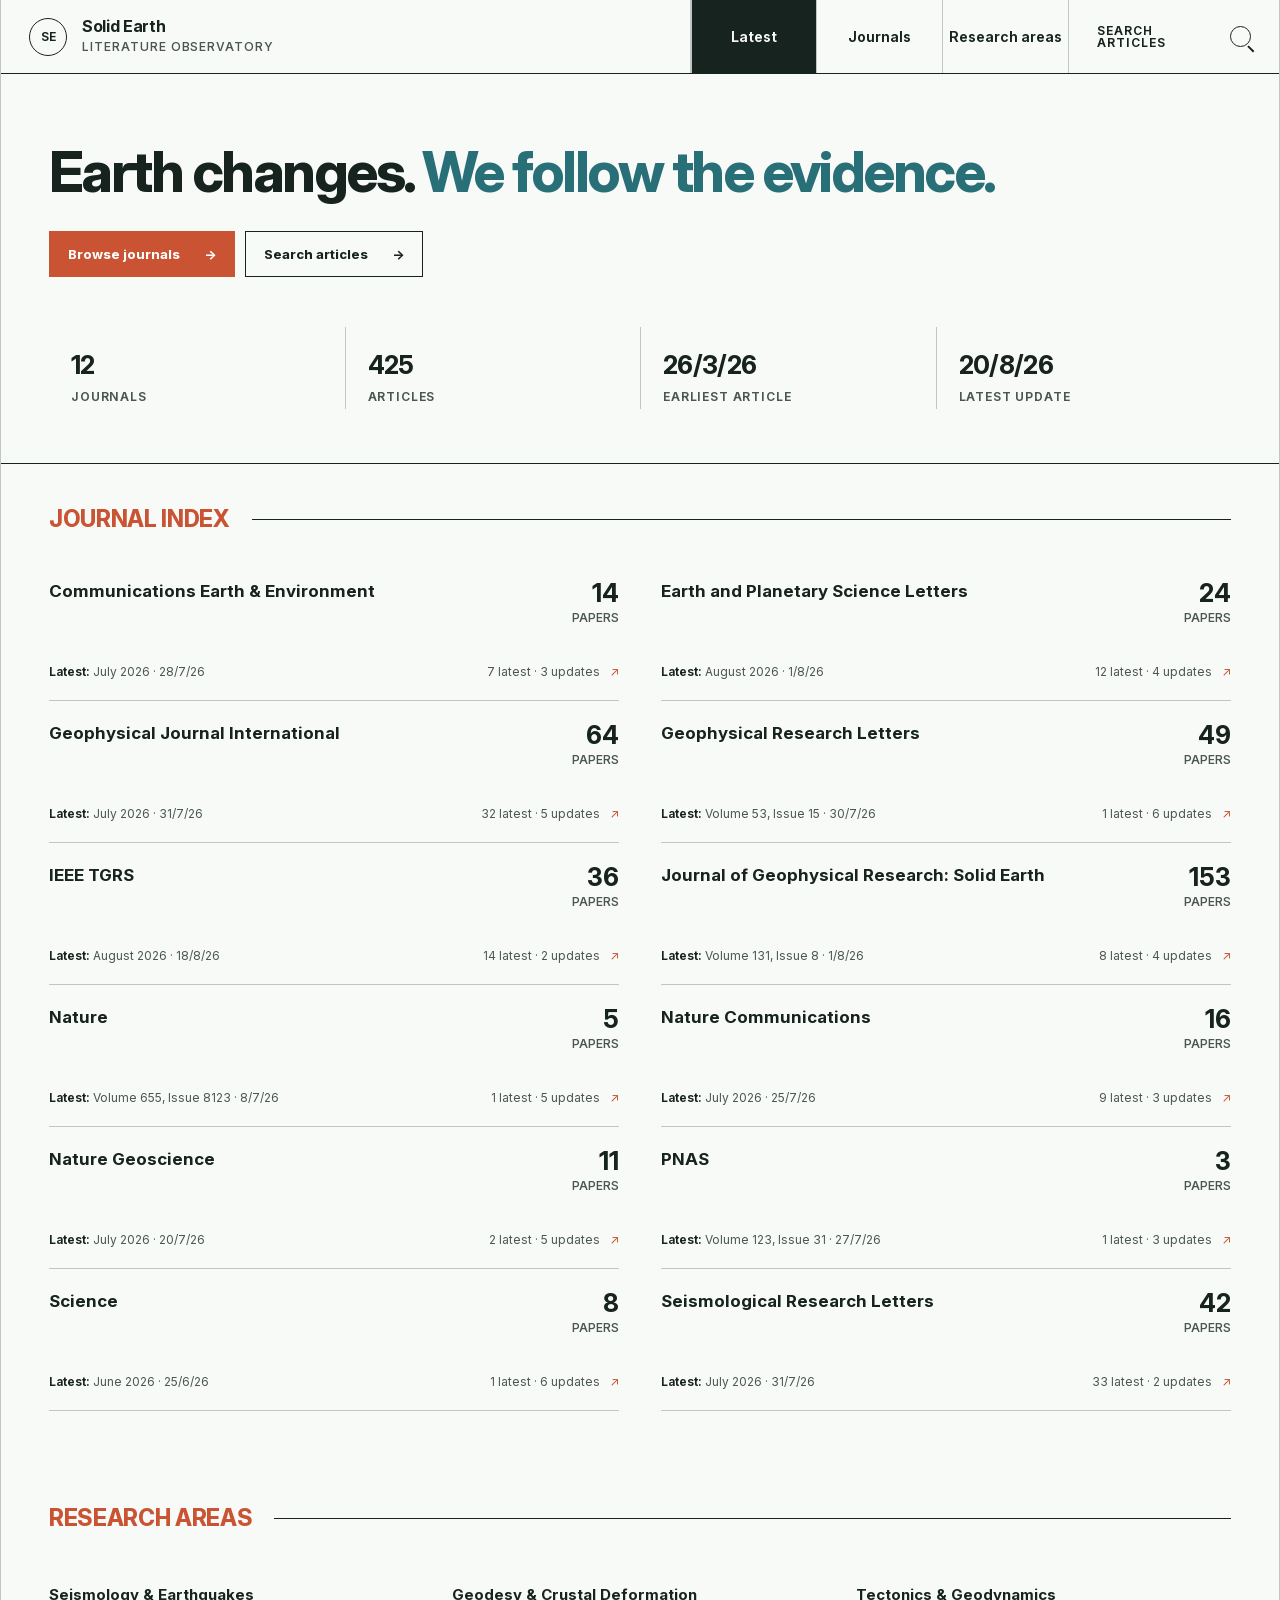
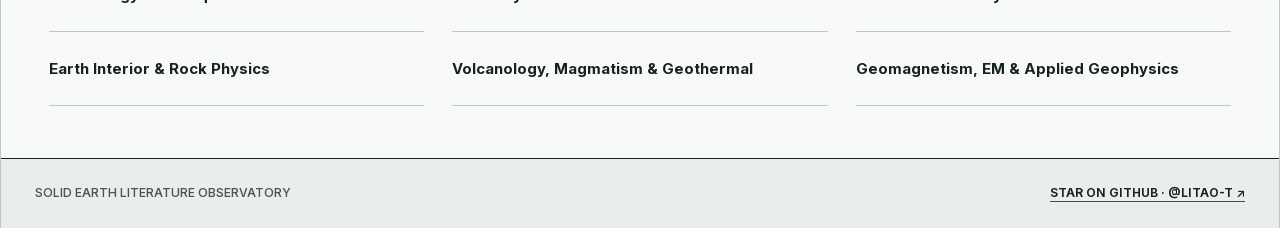
==== index.html @ 16b71fe8 "Promote Observatory static frontend" ====
<!doctype html>
<html lang="en">
  <head>
    <meta charset="utf-8" />
    <meta name="viewport" content="width=device-width, initial-scale=1" />
    <meta name="description" content="A focused literature monitor for Solid Earth research across leading journals." />
    <title>Solid Earth Literature Observatory</title>
    <link rel="stylesheet" href="assets/styles.css" />
  </head>
  <body>
    <a class="skip-link" href="#main-content">Skip to content</a>

    <div class="site-shell">
      <header class="site-header">
        <a class="brand" href="#latest" data-route="#latest" aria-label="Solid Earth Literature Observatory home">
          <span class="brand-mark" aria-hidden="true">SE</span>
          <span class="brand-copy">
            <strong>Solid Earth</strong>
            <span>Literature Observatory</span>
          </span>
        </a>

        <nav class="primary-nav" aria-label="Primary navigation">
          <a href="#latest" data-route="#latest">Latest</a>
          <a href="#journals" data-route="#journals">Journals</a>
          <a href="#areas" data-route="#areas">Research areas</a>
        </nav>

        <a class="header-search" href="#search" data-route="#search" aria-label="Search articles">
          <span>Search articles</span>
          <i class="search-icon" aria-hidden="true"></i>
        </a>
      </header>

      <main id="main-content" tabindex="-1">
        <section id="home-view" class="view" aria-labelledby="home-title">
          <section class="hero">
            <div class="hero-copy">
              <h1 id="home-title">Earth changes. <span>We follow the evidence.</span></h1>
              <div class="hero-actions">
                <a class="action action-primary" href="#journals" data-route="#journals">Browse journals <span aria-hidden="true">→</span></a>
                <a class="action" href="#search" data-route="#search">Search articles <span aria-hidden="true">→</span></a>
              </div>
            </div>

            <dl class="hero-status" aria-label="Observatory status">
              <div><dt>Journals</dt><dd id="hero-journal-count">—</dd></div>
              <div><dt>Articles</dt><dd id="hero-article-count">—</dd></div>
              <div><dt>Earliest article</dt><dd id="hero-earliest-date">—</dd></div>
              <div><dt>Latest update</dt><dd id="hero-latest-date">—</dd></div>
            </dl>
          </section>

          <section id="journal-index" class="journal-section" aria-labelledby="journal-index-title">
            <div class="index-heading">
              <h2 id="journal-index-title">Journal index</h2>
              <span class="index-heading-rule" aria-hidden="true"></span>
            </div>
            <div id="journal-directory" class="journal-directory"></div>
          </section>

          <section id="research-areas" class="areas-section" aria-labelledby="areas-title">
            <div class="index-heading">
              <h2 id="areas-title">Research areas</h2>
              <span class="index-heading-rule" aria-hidden="true"></span>
            </div>
            <div id="home-area-grid" class="home-area-grid"></div>
          </section>
        </section>

        <section id="search-view" class="view search-view" aria-labelledby="search-title" hidden>
          <header class="view-header search-header">
            <div>
              <p class="overline">Article search / complete index</p>
              <h1 id="search-title">Find the research you need</h1>
            </div>
            <p>Search titles, authors, methods, regions, journals and Key Points.</p>
          </header>

          <div class="search-controls" aria-label="Article search controls">
            <label class="search-field" for="search-input">
              <span>Keyword</span>
              <span class="search-input-wrap">
                <i class="search-icon" aria-hidden="true"></i>
                <input id="search-input" type="search" autocomplete="off" placeholder="Try “slow earthquakes”, “InSAR”, or “Tibet”" />
              </span>
            </label>

            <div class="area-filter-block">
              <div class="filter-heading">
                <div><strong>Research areas</strong><span>Matches every selected area</span></div>
                <button id="search-reset" class="text-button" type="button">Reset search</button>
              </div>
              <div id="search-area-filters" class="area-filters" aria-label="Research area filters"></div>
            </div>
          </div>

          <section class="date-filter" aria-labelledby="date-filter-title">
            <div class="date-filter-heading">
              <div>
                <strong id="date-filter-title">Publication window</strong>
                <span id="date-filter-help">Drag either handle to select an inclusive article date range.</span>
              </div>
              <div class="date-filter-values" aria-live="polite">
                <output id="search-date-from-output" for="search-date-from">—</output>
                <span aria-hidden="true">—</span>
                <output id="search-date-to-output" for="search-date-to">—</output>
              </div>
            </div>
            <div id="date-range-control" class="date-range-control">
              <div class="date-range-track" aria-hidden="true"><span></span></div>
              <label class="visually-hidden" for="search-date-from">Start date</label>
              <input id="search-date-from" type="range" min="0" max="1" value="0" step="1" aria-describedby="date-filter-help" />
              <label class="visually-hidden" for="search-date-to">End date</label>
              <input id="search-date-to" type="range" min="0" max="1" value="1" step="1" aria-describedby="date-filter-help" />
            </div>
            <div id="date-range-ticks" class="date-range-ticks" aria-hidden="true"></div>
          </section>

          <div class="key-points-legend" role="note" aria-label="Key Points source legend">
            <strong>Key Points</strong>
            <span class="legend-item"><i class="legend-dot publisher" aria-hidden="true"></i>Publisher-provided · GRL and JGR: Solid Earth</span>
            <span class="legend-item"><i class="legend-dot ai" aria-hidden="true"></i>AI-generated from abstracts · other indexed articles</span>
          </div>

          <div class="results-toolbar">
            <p id="search-summary" aria-live="polite"></p>
            <span>Newest first</span>
          </div>
          <div id="search-results" class="article-list"></div>
          <div class="load-more-wrap">
            <button id="load-more" class="action" type="button" hidden>Load 24 more <span aria-hidden="true">↓</span></button>
          </div>
        </section>

        <section id="detail-view" class="view detail-view" aria-labelledby="detail-title" hidden>
          <header class="view-header detail-header">
            <div>
              <a id="detail-back" class="back-link" href="#journals" data-route="#journals">← All journals</a>
              <p id="detail-kicker" class="overline">Journal / latest batch</p>
              <h1 id="detail-title"></h1>
              <p id="detail-meta" class="detail-meta"></p>
            </div>
            <a id="detail-source" class="action" target="_blank" rel="noreferrer" hidden>Open issue page <span aria-hidden="true">↗</span></a>
          </header>

          <div class="detail-filter-panel">
            <div class="filter-heading">
              <div><strong>Filter this update</strong><span id="detail-filter-summary"></span></div>
              <button id="detail-clear-areas" class="text-button" type="button">Clear areas</button>
            </div>
            <div id="detail-area-filters" class="area-filters" aria-label="Research area filters for this update"></div>
          </div>

          <p id="detail-source-note" class="source-note"></p>
          <div id="detail-articles" class="article-list"></div>

          <section class="archive-section" aria-labelledby="archive-title">
            <div class="section-heading">
              <div><p class="overline">Journal archive</p><h2 id="archive-title">Other recorded updates</h2></div>
              <p id="archive-summary" class="section-summary"></p>
            </div>
            <div id="archive-list" class="archive-list"></div>
          </section>
        </section>

        <section id="missing-view" class="view missing-view" aria-labelledby="missing-title" hidden>
          <p class="overline">Route not found</p>
          <h1 id="missing-title">This signal is outside the recorded range.</h1>
          <p>Return to the journal index or search the complete article collection.</p>
          <div class="hero-actions">
            <a class="action action-primary" href="#journals" data-route="#journals">Browse journals</a>
            <a class="action" href="#search" data-route="#search">Search articles</a>
          </div>
        </section>
      </main>

      <footer class="site-footer">
        <span>Solid Earth Literature Observatory</span>
        <a href="https://github.com/litao-t/article_monitor" target="_blank" rel="noreferrer">Star on GitHub · @litao-t <span aria-hidden="true">↗</span></a>
      </footer>
    </div>

    <script src="assets/data.js"></script>
    <script src="assets/app.js"></script>
  </body>
</html>
---- assets/styles.css ----
@font-face {
  font-family: "Inter";
  src: url("fonts/inter-variable.woff2") format("woff2");
  font-style: normal;
  font-weight: 100 900;
  font-display: swap;
}

:root {
  color-scheme: light;
  --mineral: #e9eeeb;
  --paper: #f8faf8;
  --paper-deep: #f0f4f1;
  --basalt: #17231f;
  --graphite: #4a5751;
  --muted: #738079;
  --fault: #c95333;
  --fault-dark: #a53f24;
  --signal: #286f77;
  --signal-soft: #d2e3e2;
  --sulfur: #d6ad34;
  --line: #bdc8c2;
  --line-dark: #43504a;
  --display: "Inter", ui-sans-serif, system-ui, -apple-system, BlinkMacSystemFont, "Segoe UI", sans-serif;
  --body: "Inter", ui-sans-serif, system-ui, -apple-system, BlinkMacSystemFont, "Segoe UI", sans-serif;
  --utility: "Inter", ui-sans-serif, system-ui, -apple-system, BlinkMacSystemFont, "Segoe UI", sans-serif;
}

* {
  box-sizing: border-box;
}

html {
  scroll-behavior: smooth;
  scroll-padding-top: 100px;
}

body {
  margin: 0;
  background:
    linear-gradient(90deg, transparent 0 47px, rgba(23, 35, 31, 0.07) 48px, transparent 49px),
    var(--mineral);
  color: var(--basalt);
  font-family: var(--body);
  line-height: 1.55;
}

body,
button,
input {
  font-family: var(--body);
}

a {
  color: inherit;
}

button,
input {
  font-size: inherit;
}

button,
a {
  -webkit-tap-highlight-color: transparent;
}

[hidden] {
  display: none !important;
}

.visually-hidden {
  position: absolute;
  width: 1px;
  height: 1px;
  padding: 0;
  margin: -1px;
  overflow: hidden;
  clip: rect(0 0 0 0);
  white-space: nowrap;
  border: 0;
}

.skip-link {
  position: fixed;
  top: 10px;
  left: 10px;
  z-index: 1000;
  padding: 10px 14px;
  background: var(--basalt);
  color: var(--paper);
  transform: translateY(-160%);
}

.skip-link:focus {
  transform: translateY(0);
}

:focus-visible {
  outline: 3px solid var(--sulfur);
  outline-offset: 3px;
}

.site-shell {
  width: min(1440px, 100%);
  min-height: 100vh;
  margin: 0 auto;
  border-inline: 1px solid var(--line);
  background: var(--paper);
}

.site-header {
  position: sticky;
  top: 0;
  z-index: 100;
  display: grid;
  grid-template-columns: minmax(260px, 1fr) auto 210px;
  min-height: 74px;
  border-bottom: 1px solid var(--basalt);
  background: rgba(248, 250, 248, 0.96);
  backdrop-filter: blur(16px);
}

.brand {
  display: flex;
  align-items: center;
  gap: 15px;
  padding: 0 28px;
  border-right: 1px solid var(--line);
  text-decoration: none;
}

.brand-mark {
  position: relative;
  display: grid;
  flex: 0 0 auto;
  width: 38px;
  height: 38px;
  place-items: center;
  border: 1px solid var(--basalt);
  border-radius: 50%;
  font: 650 12px/1 var(--utility);
}

.brand-copy strong,
.brand-copy span {
  display: block;
}

.brand-copy strong {
  font-size: 16px;
  line-height: 1;
  letter-spacing: -0.02em;
}

.brand-copy span {
  margin-top: 6px;
  color: var(--graphite);
  font: 550 12px/1.2 var(--utility);
  letter-spacing: 0.08em;
  text-transform: uppercase;
}

.primary-nav {
  display: flex;
  align-items: stretch;
  justify-content: center;
}

.primary-nav a {
  display: grid;
  min-width: 126px;
  place-items: center;
  border-right: 1px solid var(--line);
  font-size: 14px;
  font-weight: 650;
  text-decoration: none;
}

.primary-nav a:first-child {
  border-left: 1px solid var(--line);
}

.primary-nav a:hover,
.primary-nav a[aria-current="page"] {
  background: var(--basalt);
  color: var(--paper);
}

.header-search {
  display: flex;
  align-items: center;
  justify-content: flex-end;
  gap: 14px;
  padding: 0 28px;
  font: 650 12px/1 var(--utility);
  letter-spacing: 0.08em;
  text-decoration: none;
  text-transform: uppercase;
}

.header-search:hover,
.header-search[aria-current="page"] {
  background: var(--signal-soft);
}

.search-icon {
  position: relative;
  display: inline-block;
  flex: 0 0 auto;
  width: 21px;
  height: 21px;
  border: 1.5px solid currentColor;
  border-radius: 50%;
}

.search-icon::after {
  position: absolute;
  right: -5px;
  bottom: -3px;
  width: 8px;
  height: 1.5px;
  background: currentColor;
  transform: rotate(45deg);
  content: "";
}

.view {
  min-height: 640px;
}

.hero {
  position: relative;
  display: grid;
  grid-template-columns: 1fr;
  gap: 48px;
  min-height: 390px;
  align-items: end;
  padding: 68px 48px 54px;
  border-bottom: 1px solid var(--basalt);
}

.hero-copy {
  max-width: none;
}

.overline {
  color: var(--fault);
  font: 700 12px/1.3 var(--utility);
  letter-spacing: 0.1em;
  text-transform: uppercase;
}

.hero h1,
.view-header h1,
.missing-view h1 {
  margin: 22px 0 20px;
  font: 760 clamp(48px, 4.4vw, 60px)/1 var(--display);
  letter-spacing: -0.045em;
}

.hero h1 {
  margin-top: 0;
}

.hero h1 span {
  display: inline;
  color: var(--signal);
}

.hero-actions {
  display: flex;
  flex-wrap: wrap;
  gap: 10px;
  margin-top: 30px;
}

.action {
  display: inline-flex;
  min-height: 46px;
  align-items: center;
  justify-content: space-between;
  gap: 24px;
  padding: 0 18px;
  border: 1px solid var(--basalt);
  border-radius: 0;
  background: transparent;
  color: var(--basalt);
  font-size: 13px;
  font-weight: 750;
  text-decoration: none;
  cursor: pointer;
}

.action:hover {
  background: var(--basalt);
  color: var(--paper);
}

.action-primary {
  border-color: var(--fault);
  background: var(--fault);
  color: #ffffff;
}

.action-primary:hover {
  border-color: var(--fault-dark);
  background: var(--fault-dark);
}

.hero-status {
  display: grid;
  grid-template-columns: repeat(4, minmax(0, 1fr));
  min-width: 0;
  margin: 0;
}

.hero-status div {
  display: grid;
  min-height: 82px;
  align-content: end;
  padding: 4px 22px 2px;
}

.hero-status div + div {
  border-left: 1px solid var(--line);
}

.hero-status dt {
  grid-row: 2;
  margin-top: 11px;
  color: var(--graphite);
  font-size: 12px;
  font-weight: 650;
  letter-spacing: 0.07em;
  text-transform: uppercase;
}

.hero-status dd {
  grid-row: 1;
  margin: 0;
  color: var(--basalt);
  font-size: clamp(20px, 2vw, 28px);
  font-weight: 720;
  letter-spacing: -0.025em;
  line-height: 1;
}

.journal-section,
.search-view,
.detail-view,
.missing-view {
  padding: 44px 48px 54px;
}

#journal-index,
#research-areas {
  scroll-margin-top: 112px;
}

.section-heading,
.view-header {
  display: flex;
  align-items: end;
  justify-content: space-between;
  gap: 32px;
}

.section-heading {
  margin-bottom: 26px;
}

.index-heading {
  display: flex;
  align-items: center;
  gap: 22px;
  margin-bottom: 28px;
}

.index-heading h2 {
  flex: 0 0 auto;
  margin: 0;
  color: var(--fault);
  font: 760 clamp(20px, 1.8vw, 24px)/1 var(--display);
  letter-spacing: -0.015em;
  text-transform: uppercase;
}

.index-heading-rule {
  flex: 1 1 auto;
  height: 1px;
  background: var(--basalt);
}

.section-heading h2 {
  max-width: 760px;
  margin: 8px 0 0;
  font: 740 clamp(32px, 3.8vw, 44px)/1.02 var(--display);
  letter-spacing: -0.035em;
}

.section-summary,
.section-heading > p,
.view-header > p {
  max-width: 360px;
  margin: 0;
  color: var(--graphite);
  font: 450 13px/1.6 var(--utility);
}

.journal-directory {
  display: grid;
  grid-template-columns: repeat(2, minmax(0, 1fr));
  column-gap: 42px;
}

.journal-entry {
  position: relative;
  display: grid;
  min-width: 0;
  min-height: 142px;
  align-content: space-between;
  padding: 22px 0 19px;
  border-bottom: 1px solid var(--line);
  color: inherit;
  text-decoration: none;
  transition: border-color 160ms ease, color 160ms ease;
}

.journal-entry:hover {
  border-color: var(--fault);
  color: var(--signal);
}

.journal-entry-heading {
  display: flex;
  align-items: start;
  justify-content: space-between;
  gap: 20px;
}

.journal-entry h3 {
  max-width: 460px;
  margin: 0;
  font-size: 17px;
  line-height: 1.28;
}

.journal-count {
  flex: 0 0 auto;
  color: var(--basalt);
  font: 720 25px/1 var(--display);
  text-align: right;
}

.journal-count small {
  display: block;
  margin-top: 6px;
  color: var(--graphite);
  font: 550 12px/1 var(--utility);
  text-transform: uppercase;
}

.journal-entry-footer {
  display: grid;
  grid-template-columns: minmax(0, 1fr) auto;
  align-items: end;
  gap: 20px;
  margin-top: 26px;
  color: var(--graphite);
  font-size: 12px;
  line-height: 1.4;
}

.journal-entry-footer b {
  color: var(--basalt);
  font-weight: 650;
}

.journal-entry-record {
  white-space: nowrap;
  text-align: right;
}

.journal-entry-record i {
  display: inline-block;
  margin-left: 10px;
  color: var(--fault);
  font-style: normal;
  transition: transform 160ms ease;
}

.journal-entry:hover .journal-entry-record i {
  transform: translate(2px, -2px);
}

.areas-section {
  padding: 42px 48px 52px;
  background: var(--paper);
  color: var(--basalt);
}

.home-area-grid {
  display: grid;
  grid-template-columns: repeat(3, minmax(0, 1fr));
  column-gap: 28px;
}

.home-area {
  min-height: 74px;
  padding: 18px 0;
  border: 0;
  border-bottom: 1px solid var(--line);
  background: transparent;
  color: var(--basalt);
  text-align: left;
  cursor: pointer;
}

.home-area:hover {
  background: transparent;
  color: var(--signal);
}

.home-area strong {
  font-size: 15px;
  line-height: 1.35;
}

.view-header {
  padding-bottom: 28px;
  border-bottom: 1px solid var(--basalt);
}

.view-header h1,
.missing-view h1 {
  max-width: 900px;
  margin: 12px 0 0;
  font-size: clamp(42px, 5vw, 56px);
}

.search-controls {
  display: grid;
  grid-template-columns: minmax(280px, 0.72fr) minmax(0, 1.28fr);
  gap: 32px;
  padding: 28px 0;
  border-bottom: 1px solid var(--line);
}

.search-field {
  display: grid;
  gap: 10px;
  align-content: start;
  color: var(--graphite);
  font: 650 12px/1 var(--utility);
  letter-spacing: 0.08em;
  text-transform: uppercase;
}

.search-input-wrap {
  display: flex;
  min-height: 54px;
  align-items: center;
  gap: 16px;
  padding: 0 18px;
  border: 1px solid var(--basalt);
  background: var(--paper);
  color: var(--graphite);
}

.search-input-wrap .search-icon {
  width: 17px;
  height: 17px;
}

.search-input-wrap input {
  width: 100%;
  border: 0;
  outline: 0;
  background: transparent;
  color: var(--basalt);
  font-size: 16px;
}

.search-input-wrap:focus-within {
  box-shadow: 0 0 0 3px var(--sulfur);
}

.filter-heading {
  display: flex;
  align-items: start;
  justify-content: space-between;
  gap: 20px;
  margin-bottom: 14px;
}

.filter-heading strong,
.filter-heading span {
  display: block;
}

.filter-heading strong {
  font-size: 14px;
}

.filter-heading span {
  margin-top: 4px;
  color: var(--graphite);
  font: 450 12px/1.45 var(--utility);
}

.text-button {
  padding: 4px 0;
  border: 0;
  background: transparent;
  color: var(--signal);
  font: 650 12px/1 var(--utility);
  cursor: pointer;
}

.text-button:hover {
  color: var(--fault);
}

.area-filters {
  display: flex;
  flex-wrap: wrap;
  gap: 8px;
}

.area-filter {
  min-height: 42px;
  padding: 9px 12px;
  border: 1px solid var(--line);
  border-radius: 0;
  background: transparent;
  color: var(--basalt);
  font-size: 13px;
  font-weight: 700;
  cursor: pointer;
}

.area-filter:hover {
  border-color: var(--signal);
  color: var(--signal);
}

.area-filter[aria-pressed="true"] {
  border-color: var(--basalt);
  background: var(--basalt);
  color: var(--paper);
}

.date-filter {
  padding: 24px 0 18px;
  border-bottom: 1px solid var(--line);
}

.date-filter-heading {
  display: flex;
  align-items: end;
  justify-content: space-between;
  gap: 28px;
}

.date-filter-heading strong,
.date-filter-heading > div > span {
  display: block;
}

.date-filter-heading strong {
  font-size: 14px;
}

.date-filter-heading > div > span {
  margin-top: 4px;
  color: var(--graphite);
  font: 450 12px/1.45 var(--utility);
}

.date-filter-values {
  display: flex;
  flex: 0 0 auto;
  align-items: center;
  gap: 10px;
  color: var(--graphite);
  font: 650 13px/1 var(--utility);
}

.date-filter-values output {
  min-width: 58px;
  color: var(--basalt);
}

.date-filter-values output:last-child {
  text-align: right;
}

.date-range-control {
  --range-start: 0%;
  --range-end: 100%;
  position: relative;
  height: 42px;
  margin: 11px 8px 0;
}

.date-range-track {
  position: absolute;
  top: 20px;
  right: 0;
  left: 0;
  height: 2px;
  background: var(--line);
}

.date-range-track span {
  position: absolute;
  top: -1px;
  right: calc(100% - var(--range-end));
  left: var(--range-start);
  height: 4px;
  background: var(--signal);
}

.date-range-control input[type="range"] {
  position: absolute;
  inset: 0;
  z-index: 2;
  width: 100%;
  height: 42px;
  padding: 0;
  margin: 0;
  appearance: none;
  background: transparent;
  pointer-events: none;
}

.date-range-control input[type="range"]:last-of-type {
  z-index: 3;
}

.date-range-control input[type="range"]::-webkit-slider-runnable-track {
  height: 2px;
  background: transparent;
}

.date-range-control input[type="range"]::-webkit-slider-thumb {
  width: 18px;
  height: 18px;
  margin-top: -8px;
  appearance: none;
  border: 3px solid var(--paper);
  border-radius: 50%;
  background: var(--basalt);
  box-shadow: 0 0 0 1px var(--basalt);
  cursor: grab;
  pointer-events: auto;
}

.date-range-control input[type="range"]::-moz-range-track {
  height: 2px;
  background: transparent;
}

.date-range-control input[type="range"]::-moz-range-thumb {
  width: 12px;
  height: 12px;
  border: 3px solid var(--paper);
  border-radius: 50%;
  background: var(--basalt);
  box-shadow: 0 0 0 1px var(--basalt);
  cursor: grab;
  pointer-events: auto;
}

.date-range-control input[type="range"]:focus-visible {
  outline: 0;
}

.date-range-control input[type="range"]:focus-visible::-webkit-slider-thumb {
  box-shadow: 0 0 0 1px var(--basalt), 0 0 0 4px var(--sulfur);
}

.date-range-control input[type="range"]:focus-visible::-moz-range-thumb {
  box-shadow: 0 0 0 1px var(--basalt), 0 0 0 4px var(--sulfur);
}

.date-range-ticks {
  position: relative;
  height: 18px;
  margin: -2px 8px 0;
  color: var(--muted);
  font: 550 12px/1 var(--utility);
}

.date-range-ticks span {
  position: absolute;
  top: 0;
  transform: translateX(-50%);
  white-space: nowrap;
}

.date-range-ticks span:first-child {
  transform: none;
}

.key-points-legend {
  display: flex;
  flex-wrap: wrap;
  align-items: center;
  gap: 10px 24px;
  padding: 17px 0;
  border-bottom: 1px solid var(--line);
  color: var(--graphite);
  font-size: 13px;
  line-height: 1.45;
}

.key-points-legend > strong {
  color: var(--basalt);
  font-size: 13px;
}

.legend-item {
  display: inline-flex;
  align-items: center;
  gap: 8px;
}

.legend-dot {
  width: 8px;
  height: 8px;
  flex: 0 0 auto;
  border-radius: 50%;
  background: var(--fault);
}

.legend-dot.publisher {
  background: var(--signal);
}

.legend-dot.ai {
  background: var(--fault);
}

.results-toolbar {
  display: flex;
  justify-content: space-between;
  gap: 24px;
  align-items: center;
  padding: 18px 0;
  border-bottom: 2px solid var(--basalt);
  color: var(--graphite);
  font: 550 12px/1.4 var(--utility);
  text-transform: uppercase;
}

.results-toolbar p {
  margin: 0;
}

.article-list {
  display: grid;
}

.article-card {
  position: relative;
  display: grid;
  grid-template-columns: minmax(0, 1fr);
  gap: 30px;
  padding: 26px 0;
  border-bottom: 1px solid var(--line);
}

.article-card.has-action {
  grid-template-columns: minmax(0, 1fr) 126px;
}

.article-card:hover::before {
  position: absolute;
  inset: 0 auto 0 -18px;
  width: 3px;
  background: var(--signal);
  content: "";
}

.article-topline {
  display: flex;
  flex-wrap: wrap;
  gap: 7px 10px;
  align-items: center;
  margin-bottom: 11px;
}

.article-tag,
.source-badge {
  display: inline-flex;
  align-items: center;
  min-height: 24px;
  padding: 3px 7px;
  background: var(--mineral);
  color: var(--graphite);
  font: 600 12px/1.2 var(--utility);
}

.article-tag.topic {
  background: var(--signal-soft);
  color: var(--signal);
}

.article-tag.journal {
  background: var(--basalt);
  color: var(--paper);
}

.source-badge {
  margin-left: auto;
  background: transparent;
}

.source-badge::before {
  width: 7px;
  height: 7px;
  margin-right: 7px;
  border-radius: 50%;
  background: var(--fault);
  content: "";
}

.source-badge.publisher::before {
  background: var(--signal);
}

.article-card h2,
.article-card h3 {
  max-width: 960px;
  margin: 0;
  font-size: clamp(20px, 1.8vw, 24px);
  line-height: 1.22;
  letter-spacing: -0.02em;
}

.article-title-link {
  text-decoration-color: var(--line);
  text-decoration-thickness: 1px;
  text-underline-offset: 5px;
}

.article-title-link:hover {
  color: var(--signal);
  text-decoration-color: currentColor;
}

.article-authors {
  margin: 10px 0 0;
  color: var(--graphite);
  font-size: 14px;
  line-height: 1.55;
}

.key-points {
  display: grid;
  gap: 7px;
  margin: 16px 0 0;
  padding-left: 20px;
  font-size: 15px;
  line-height: 1.55;
}

.key-points li::marker {
  color: var(--fault);
}

.key-points.publisher li::marker {
  color: var(--signal);
}

.article-method {
  margin-top: 16px;
  padding-top: 12px;
  border-top: 1px solid var(--line);
  color: var(--graphite);
  font: 500 12px/1.55 var(--utility);
}

.article-actions {
  display: grid;
  gap: 8px;
  align-content: start;
}

.article-actions a {
  display: flex;
  min-height: 38px;
  align-items: center;
  justify-content: space-between;
  gap: 12px;
  padding: 0 10px;
  border-bottom: 2px solid var(--basalt);
  font: 650 12px/1 var(--utility);
  text-decoration: none;
  text-transform: uppercase;
}

.article-actions a:hover {
  border-color: var(--fault);
  color: var(--fault);
}

.empty-state {
  padding: 38px 0;
  border-bottom: 1px solid var(--line);
  color: var(--graphite);
}

.load-more-wrap {
  display: flex;
  justify-content: center;
  padding-top: 28px;
}

.detail-header {
  align-items: start;
}

.detail-header > div {
  min-width: 0;
}

.back-link {
  display: inline-block;
  margin-bottom: 26px;
  color: var(--signal);
  font: 650 12px/1 var(--utility);
  text-decoration: none;
  text-transform: uppercase;
}

.detail-meta {
  margin: 16px 0 0;
  color: var(--graphite);
  font-size: 15px;
}

.detail-filter-panel {
  padding: 24px 0;
  border-bottom: 1px solid var(--line);
}

.source-note {
  width: fit-content;
  margin: 20px 0 4px;
  padding: 9px 11px;
  background: var(--mineral);
  color: var(--graphite);
  font: 500 12px/1.5 var(--utility);
}

.archive-section {
  margin-top: 48px;
  padding-top: 36px;
  border-top: 1px solid var(--basalt);
}

.archive-list {
  border-top: 2px solid var(--basalt);
}

.archive-item {
  display: grid;
  grid-template-columns: minmax(0, 1fr) auto;
  gap: 24px;
  align-items: center;
  min-height: 78px;
  padding: 15px 0;
  border-bottom: 1px solid var(--line);
  text-decoration: none;
}

.archive-item:hover {
  color: var(--signal);
}

.archive-item h3 {
  margin: 0;
  font-size: 16px;
}

.archive-item p {
  margin: 6px 0 0;
  color: var(--graphite);
  font: 450 12px/1.45 var(--utility);
}

.archive-item > span {
  font: 650 12px/1 var(--utility);
  text-transform: uppercase;
}

.missing-view {
  display: grid;
  min-height: 650px;
  align-content: center;
}

.missing-view > p:not(.overline) {
  max-width: 560px;
  margin: 0;
  color: var(--graphite);
}

.site-footer {
  display: flex;
  justify-content: space-between;
  gap: 24px;
  min-height: 70px;
  align-items: center;
  padding: 18px 34px;
  border-top: 1px solid var(--basalt);
  background: var(--mineral);
  color: var(--graphite);
  font: 550 12px/1.4 var(--utility);
  text-transform: uppercase;
}

.site-footer a {
  color: var(--basalt);
  font-weight: 650;
  text-decoration-color: var(--line-dark);
  text-underline-offset: 4px;
}

.site-footer a:hover {
  color: var(--signal);
  text-decoration-color: currentColor;
}

@media (min-width: 1100px) {
  .hero h1 {
    white-space: nowrap;
  }
}

@media (max-width: 1080px) {
  .site-header {
    grid-template-columns: 260px 1fr 180px;
  }

  .primary-nav a {
    min-width: 108px;
  }

}

@media (max-width: 900px) {
  .site-header {
    grid-template-columns: 220px 1fr 160px;
  }

  .primary-nav a {
    min-width: 88px;
    font-size: 12px;
  }

  .brand {
    padding-inline: 18px;
  }

  .hero {
    grid-template-columns: 1fr;
    gap: 42px;
    padding-block: 54px 46px;
  }

  .hero-status {
    width: min(100%, 620px);
    grid-template-columns: repeat(2, minmax(0, 1fr));
  }

  .hero-status div + div {
    border-left: 0;
  }

  .hero-status div:nth-child(even) {
    border-left: 1px solid var(--line);
  }

  .hero-status div:nth-child(n + 3) {
    padding-top: 18px;
    border-top: 1px solid var(--line);
  }

  .journal-directory {
    grid-template-columns: 1fr;
  }

  .search-controls {
    grid-template-columns: 1fr;
  }

  .section-heading,
  .view-header {
    align-items: start;
    flex-direction: column;
  }

  .detail-header > .action {
    width: 100%;
  }
}

@media (max-width: 600px) {
  body {
    background: var(--paper);
  }

  .site-shell {
    border-inline: 0;
  }

  .site-header {
    grid-template-columns: 1fr auto;
    min-height: 74px;
  }

  .primary-nav {
    display: none;
  }

  .brand {
    padding: 0 18px;
    border-right: 0;
  }

  .brand-copy strong {
    font-size: 15px;
  }

  .brand-copy span {
    font-size: 12px;
  }

  .header-search {
    padding: 0 22px;
  }

  .header-search span {
    display: none;
  }

  .hero {
    min-height: 0;
    padding: 44px 22px 36px;
  }

  .hero h1 {
    font-size: clamp(42px, 12vw, 48px);
  }

  .hero-actions {
    display: grid;
  }

  .hero-status div {
    min-height: 88px;
    padding: 15px;
  }

  .journal-section,
  .search-view,
  .detail-view,
  .missing-view,
  .areas-section {
    padding: 34px 22px 40px;
  }

  .index-heading {
    gap: 16px;
    margin-bottom: 22px;
  }

  .index-heading h2 {
    font-size: 20px;
  }

  .section-heading h2 {
    font-size: 32px;
  }

  .journal-entry {
    min-height: 136px;
    padding: 20px 0 18px;
  }

  .journal-entry-footer {
    grid-template-columns: 1fr;
    gap: 7px;
    margin-top: 22px;
  }

  .journal-entry-record {
    text-align: left;
  }

  .home-area-grid {
    grid-template-columns: 1fr;
    column-gap: 0;
  }

  .home-area {
    min-height: 68px;
  }

  .view-header h1,
  .missing-view h1 {
    font-size: 42px;
  }

  .article-card,
  .article-card.has-action {
    grid-template-columns: 1fr;
    gap: 18px;
  }

  .source-badge {
    width: 100%;
    margin-left: 0;
  }

  .article-actions {
    grid-template-columns: 1fr;
  }

  .filter-heading {
    align-items: start;
  }

  .date-filter-heading {
    align-items: flex-start;
    flex-direction: column;
    gap: 12px;
  }

  .date-filter-values {
    width: 100%;
    justify-content: space-between;
  }

  .key-points-legend {
    display: grid;
    gap: 10px;
  }

  .area-filter {
    flex: 1 1 190px;
    text-align: left;
  }

  .results-toolbar {
    align-items: start;
    flex-direction: column;
    gap: 6px;
  }

  .site-footer {
    align-items: start;
    flex-direction: column;
    padding-inline: 22px;
  }
}

@media (prefers-reduced-motion: reduce) {
  html {
    scroll-behavior: auto;
  }

  *,
  *::before,
  *::after {
    transition-duration: 0.01ms !important;
    animation-duration: 0.01ms !important;
    animation-iteration-count: 1 !important;
  }
}
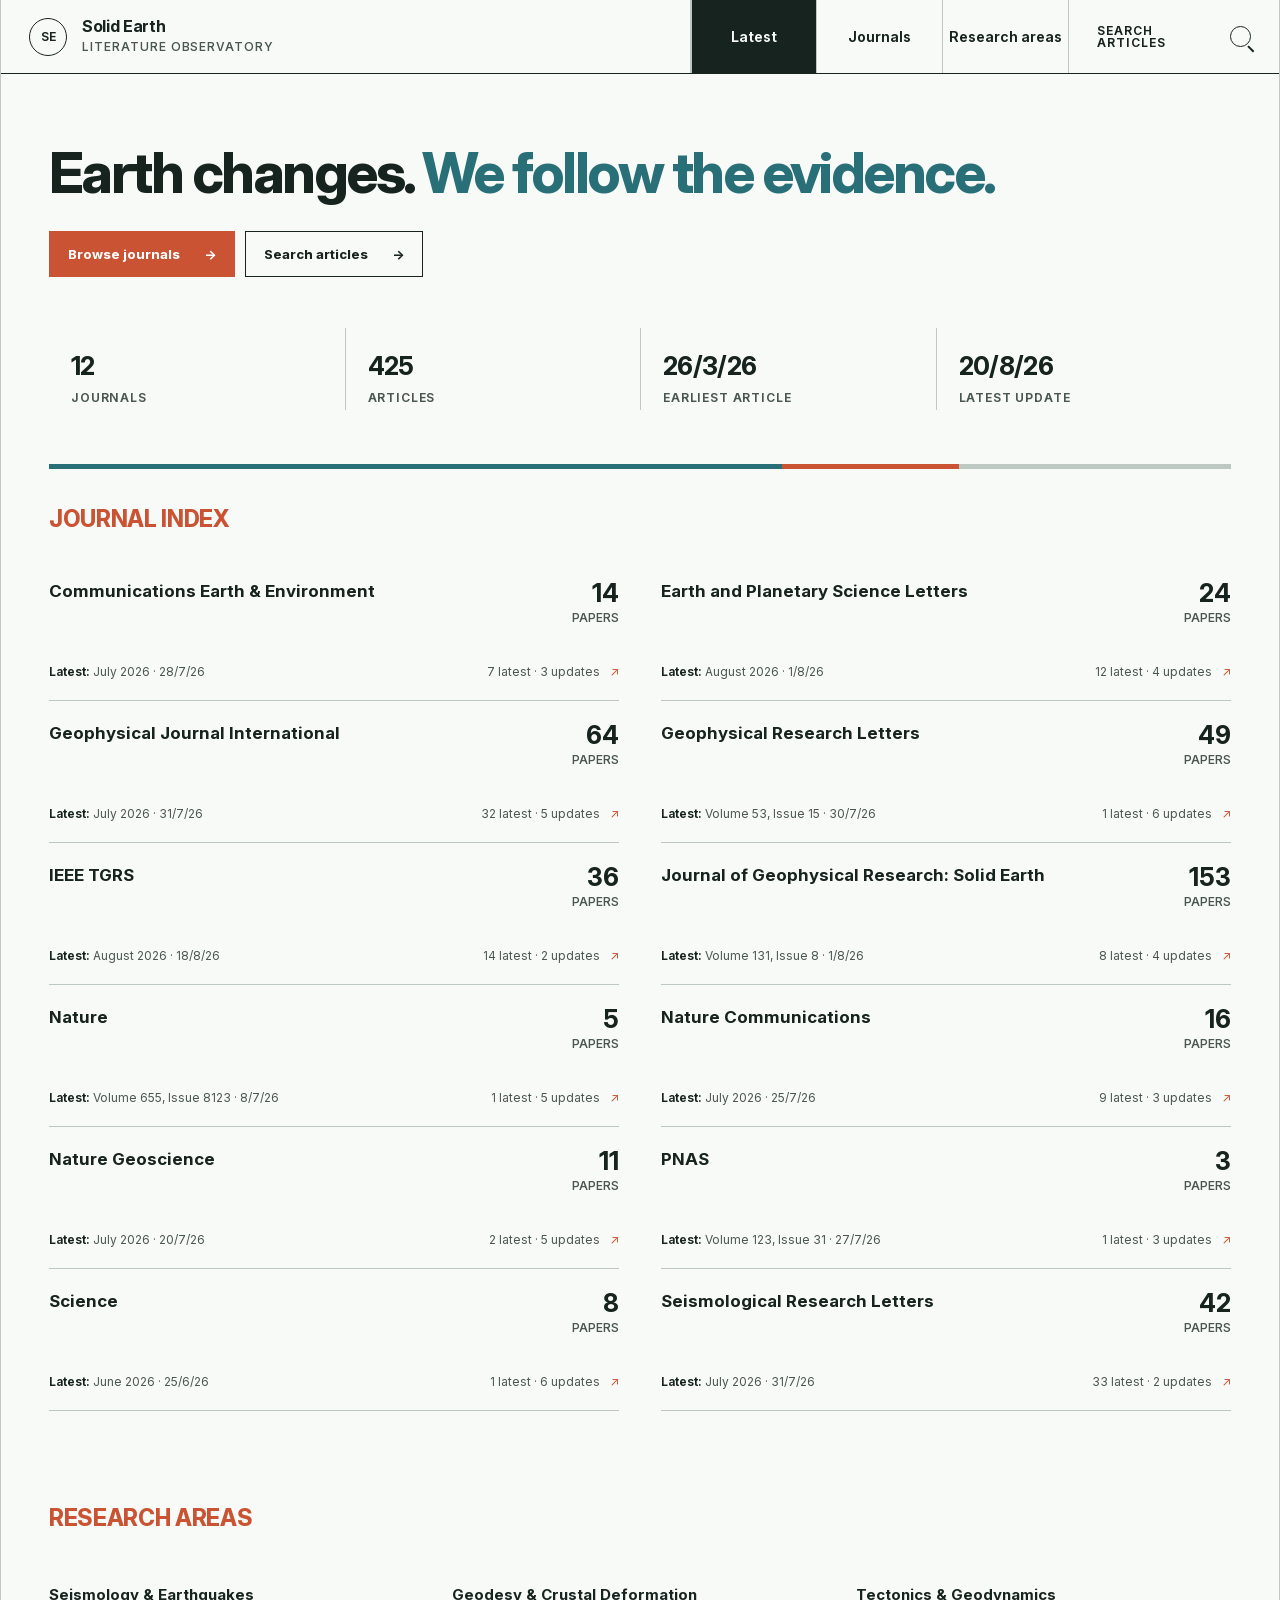
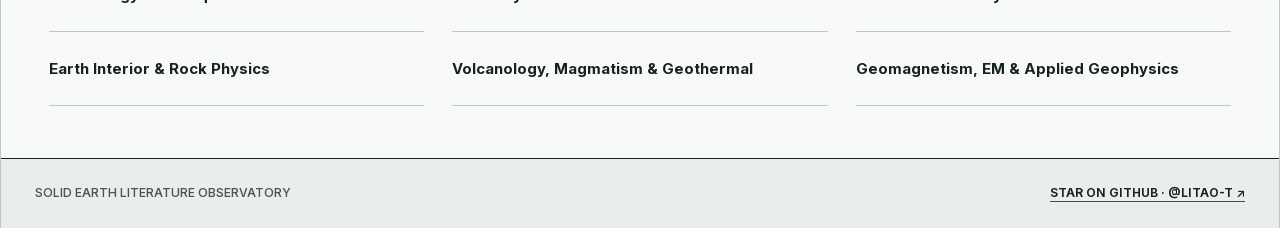
==== commit 5f46e33c: "Polish search controls and section dividers" ====
--- a/index.html
+++ b/index.html
@@ -54,7 +54,6 @@
           <section id="journal-index" class="journal-section" aria-labelledby="journal-index-title">
             <div class="index-heading">
               <h2 id="journal-index-title">Journal index</h2>
-              <span class="index-heading-rule" aria-hidden="true"></span>
             </div>
             <div id="journal-directory" class="journal-directory"></div>
           </section>
@@ -62,7 +61,6 @@
           <section id="research-areas" class="areas-section" aria-labelledby="areas-title">
             <div class="index-heading">
               <h2 id="areas-title">Research areas</h2>
-              <span class="index-heading-rule" aria-hidden="true"></span>
             </div>
             <div id="home-area-grid" class="home-area-grid"></div>
           </section>
@@ -101,10 +99,12 @@
                 <strong id="date-filter-title">Publication window</strong>
                 <span id="date-filter-help">Drag either handle to select an inclusive article date range.</span>
               </div>
-              <div class="date-filter-values" aria-live="polite">
-                <output id="search-date-from-output" for="search-date-from">—</output>
+              <div class="date-filter-values">
+                <label class="visually-hidden" for="search-date-from-input">Start date</label>
+                <input id="search-date-from-input" type="date" aria-label="Start date" />
                 <span aria-hidden="true">—</span>
-                <output id="search-date-to-output" for="search-date-to">—</output>
+                <label class="visually-hidden" for="search-date-to-input">End date</label>
+                <input id="search-date-to-input" type="date" aria-label="End date" />
               </div>
             </div>
             <div id="date-range-control" class="date-range-control">
@@ -117,16 +117,17 @@
             <div id="date-range-ticks" class="date-range-ticks" aria-hidden="true"></div>
           </section>
 
+          <div class="results-toolbar">
+            <p id="search-summary" aria-live="polite"></p>
+            <span>Newest first</span>
+          </div>
+
           <div class="key-points-legend" role="note" aria-label="Key Points source legend">
             <strong>Key Points</strong>
             <span class="legend-item"><i class="legend-dot publisher" aria-hidden="true"></i>Publisher-provided · GRL and JGR: Solid Earth</span>
             <span class="legend-item"><i class="legend-dot ai" aria-hidden="true"></i>AI-generated from abstracts · other indexed articles</span>
           </div>
 
-          <div class="results-toolbar">
-            <p id="search-summary" aria-live="polite"></p>
-            <span>Newest first</span>
-          </div>
           <div id="search-results" class="article-list"></div>
           <div class="load-more-wrap">
             <button id="load-more" class="action" type="button" hidden>Load 24 more <span aria-hidden="true">↓</span></button>
--- a/assets/styles.css
+++ b/assets/styles.css
@@ -237,7 +237,6 @@
   min-height: 390px;
   align-items: end;
   padding: 68px 48px 54px;
-  border-bottom: 1px solid var(--basalt);
 }
 
 .hero-copy {
@@ -353,6 +352,25 @@
   padding: 44px 48px 54px;
 }
 
+.journal-section {
+  position: relative;
+}
+
+.journal-section::before {
+  position: absolute;
+  top: 0;
+  right: 48px;
+  left: 48px;
+  height: 5px;
+  background: linear-gradient(
+    90deg,
+    var(--signal) 0 62%,
+    var(--fault) 62% 77%,
+    var(--line) 77% 100%
+  );
+  content: "";
+}
+
 #journal-index,
 #research-areas {
   scroll-margin-top: 112px;
@@ -386,12 +404,6 @@
   text-transform: uppercase;
 }
 
-.index-heading-rule {
-  flex: 1 1 auto;
-  height: 1px;
-  background: var(--basalt);
-}
-
 .section-heading h2 {
   max-width: 760px;
   margin: 8px 0 0;
@@ -406,6 +418,11 @@
   margin: 0;
   color: var(--graphite);
   font: 450 13px/1.6 var(--utility);
+}
+
+.search-header > p {
+  max-width: none;
+  white-space: nowrap;
 }
 
 .journal-directory {
@@ -532,6 +549,26 @@
   border-bottom: 1px solid var(--basalt);
 }
 
+.search-header {
+  position: relative;
+  border-bottom: 0;
+}
+
+.search-header::after {
+  position: absolute;
+  right: 0;
+  bottom: 0;
+  left: 0;
+  height: 5px;
+  background: linear-gradient(
+    90deg,
+    var(--signal) 0 62%,
+    var(--fault) 62% 77%,
+    var(--line) 77% 100%
+  );
+  content: "";
+}
+
 .view-header h1,
 .missing-view h1 {
   max-width: 900px;
@@ -543,8 +580,7 @@
   display: grid;
   grid-template-columns: minmax(280px, 0.72fr) minmax(0, 1.28fr);
   gap: 32px;
-  padding: 28px 0;
-  border-bottom: 1px solid var(--line);
+  padding: 28px 0 22px;
 }
 
 .search-field {
@@ -652,8 +688,7 @@
 }
 
 .date-filter {
-  padding: 24px 0 18px;
-  border-bottom: 1px solid var(--line);
+  padding: 18px 0 12px;
 }
 
 .date-filter-heading {
@@ -687,13 +722,19 @@
   font: 650 13px/1 var(--utility);
 }
 
-.date-filter-values output {
-  min-width: 58px;
+.date-filter-values input[type="date"] {
+  min-width: 100px;
+  padding: 7px 9px;
+  border: 1px solid var(--line);
+  border-radius: 0;
+  background: var(--paper);
   color: var(--basalt);
-}
-
-.date-filter-values output:last-child {
-  text-align: right;
+  font: 650 13px/1 var(--utility);
+}
+
+.date-filter-values input[type="date"]:focus-visible {
+  outline: 2px solid var(--sulfur);
+  outline-offset: 2px;
 }
 
 .date-range-control {
@@ -809,8 +850,7 @@
   flex-wrap: wrap;
   align-items: center;
   gap: 10px 24px;
-  padding: 17px 0;
-  border-bottom: 1px solid var(--line);
+  padding: 15px 0 8px;
   color: var(--graphite);
   font-size: 13px;
   line-height: 1.45;
@@ -848,7 +888,7 @@
   justify-content: space-between;
   gap: 24px;
   align-items: center;
-  padding: 18px 0;
+  padding: 12px 0 8px;
   border-bottom: 2px solid var(--basalt);
   color: var(--graphite);
   font: 550 12px/1.4 var(--utility);
@@ -1274,6 +1314,11 @@
     padding: 34px 22px 40px;
   }
 
+  .journal-section::before {
+    right: 22px;
+    left: 22px;
+  }
+
   .index-heading {
     gap: 16px;
     margin-bottom: 22px;
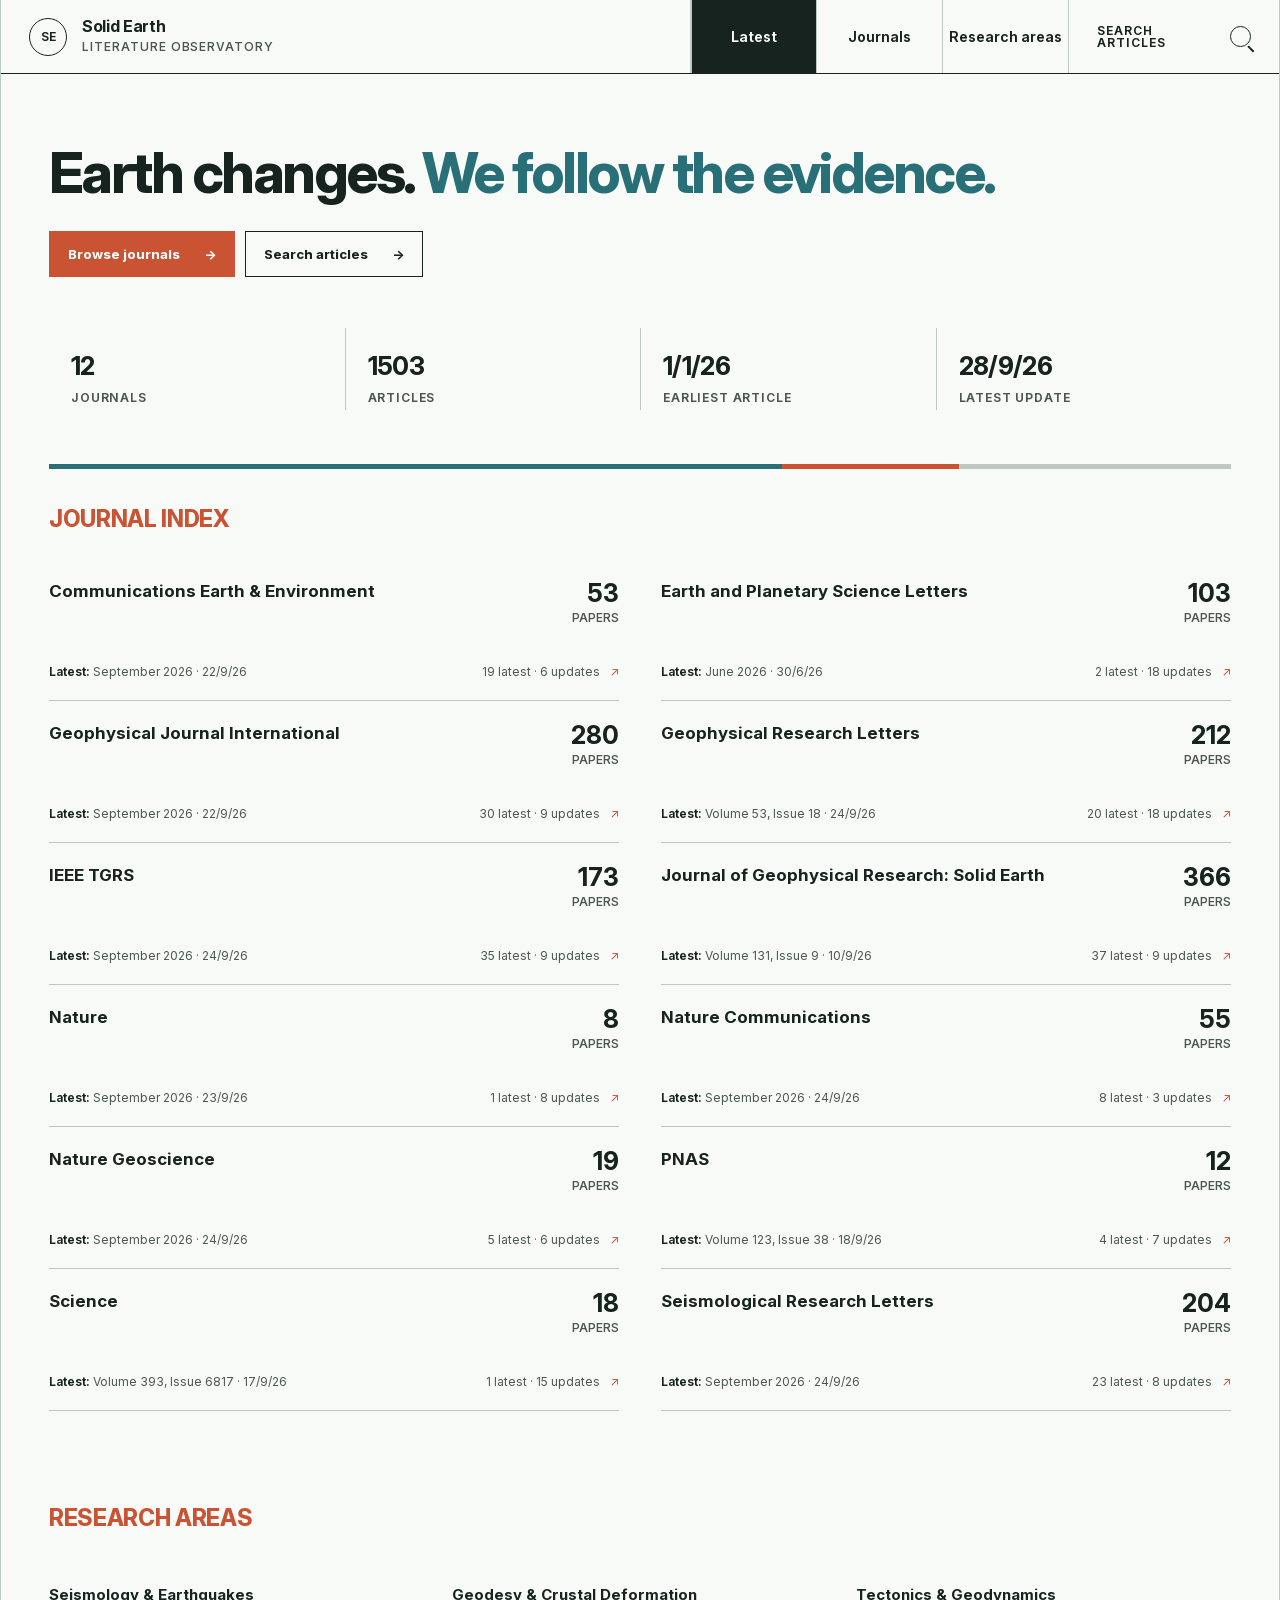
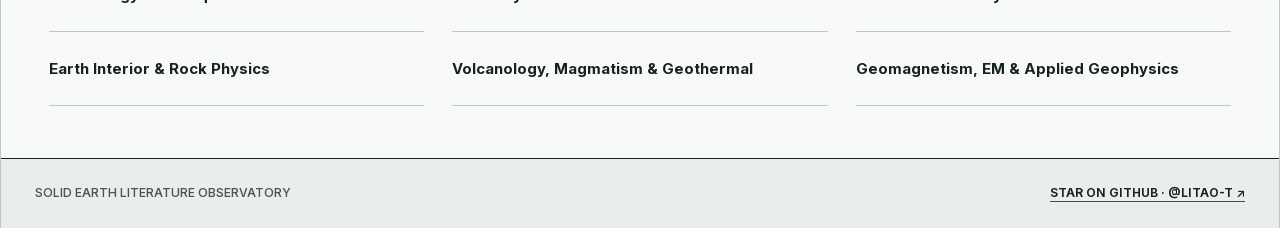
==== commit a48c252d: "Highlight current journal update" ====
--- a/index.html
+++ b/index.html
@@ -158,7 +158,7 @@
 
           <section class="archive-section" aria-labelledby="archive-title">
             <div class="section-heading">
-              <div><p class="overline">Journal archive</p><h2 id="archive-title">Other recorded updates</h2></div>
+              <div><p class="overline">Journal archive</p><h2 id="archive-title">Recorded updates</h2></div>
               <p id="archive-summary" class="section-summary"></p>
             </div>
             <div id="archive-list" class="archive-list"></div>
--- a/assets/styles.css
+++ b/assets/styles.css
@@ -943,7 +943,7 @@
   font: 600 12px/1.2 var(--utility);
 }
 
-.article-tag.topic {
+.article-tag.region {
   background: var(--signal-soft);
   color: var(--signal);
 }
@@ -1121,6 +1121,20 @@
   color: var(--signal);
 }
 
+.archive-item[aria-current="page"] {
+  padding-inline: 18px;
+  background: var(--signal-soft);
+  box-shadow: inset 4px 0 0 var(--signal);
+}
+
+.archive-item[aria-current="page"] h3 {
+  font-weight: 750;
+}
+
+.archive-item[aria-current="page"] > span {
+  color: var(--signal);
+}
+
 .archive-item h3 {
   margin: 0;
   font-size: 16px;
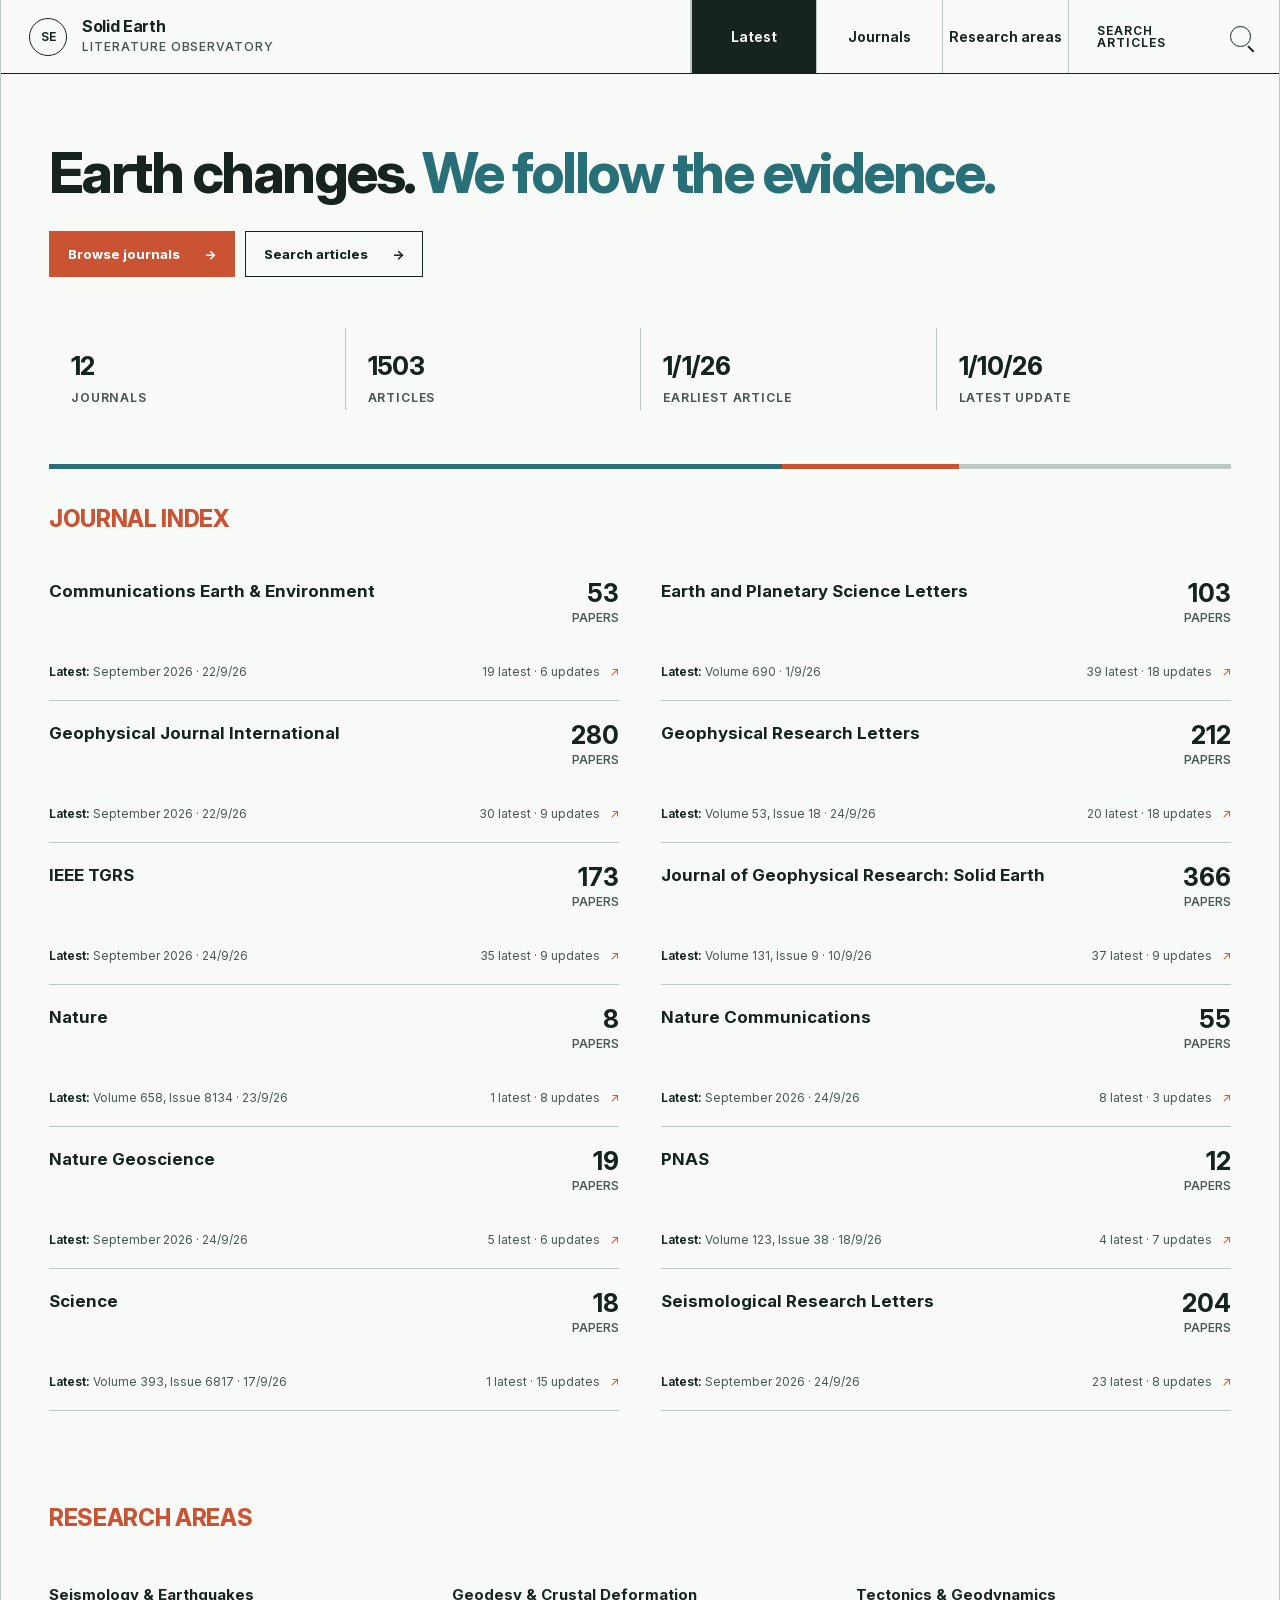
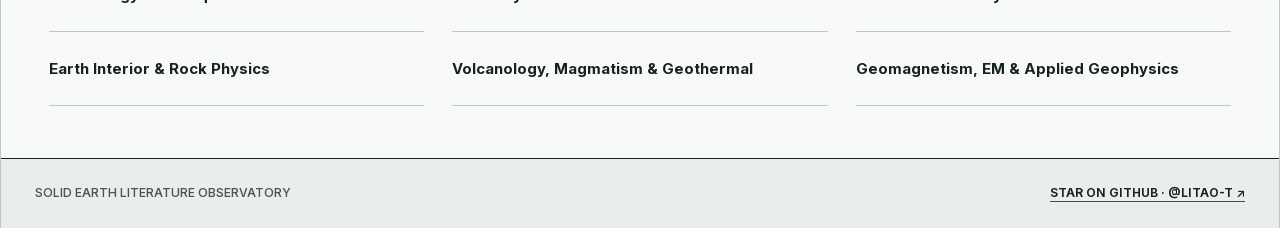
==== commit c7358507: "Fix publication grouping metadata" ====
--- a/index.html
+++ b/index.html
@@ -182,7 +182,7 @@
       </footer>
     </div>
 
-    <script src="assets/data.js"></script>
-    <script src="assets/app.js"></script>
+    <script src="assets/data.js?v=20261001c"></script>
+    <script src="assets/app.js?v=20261001c"></script>
   </body>
 </html>
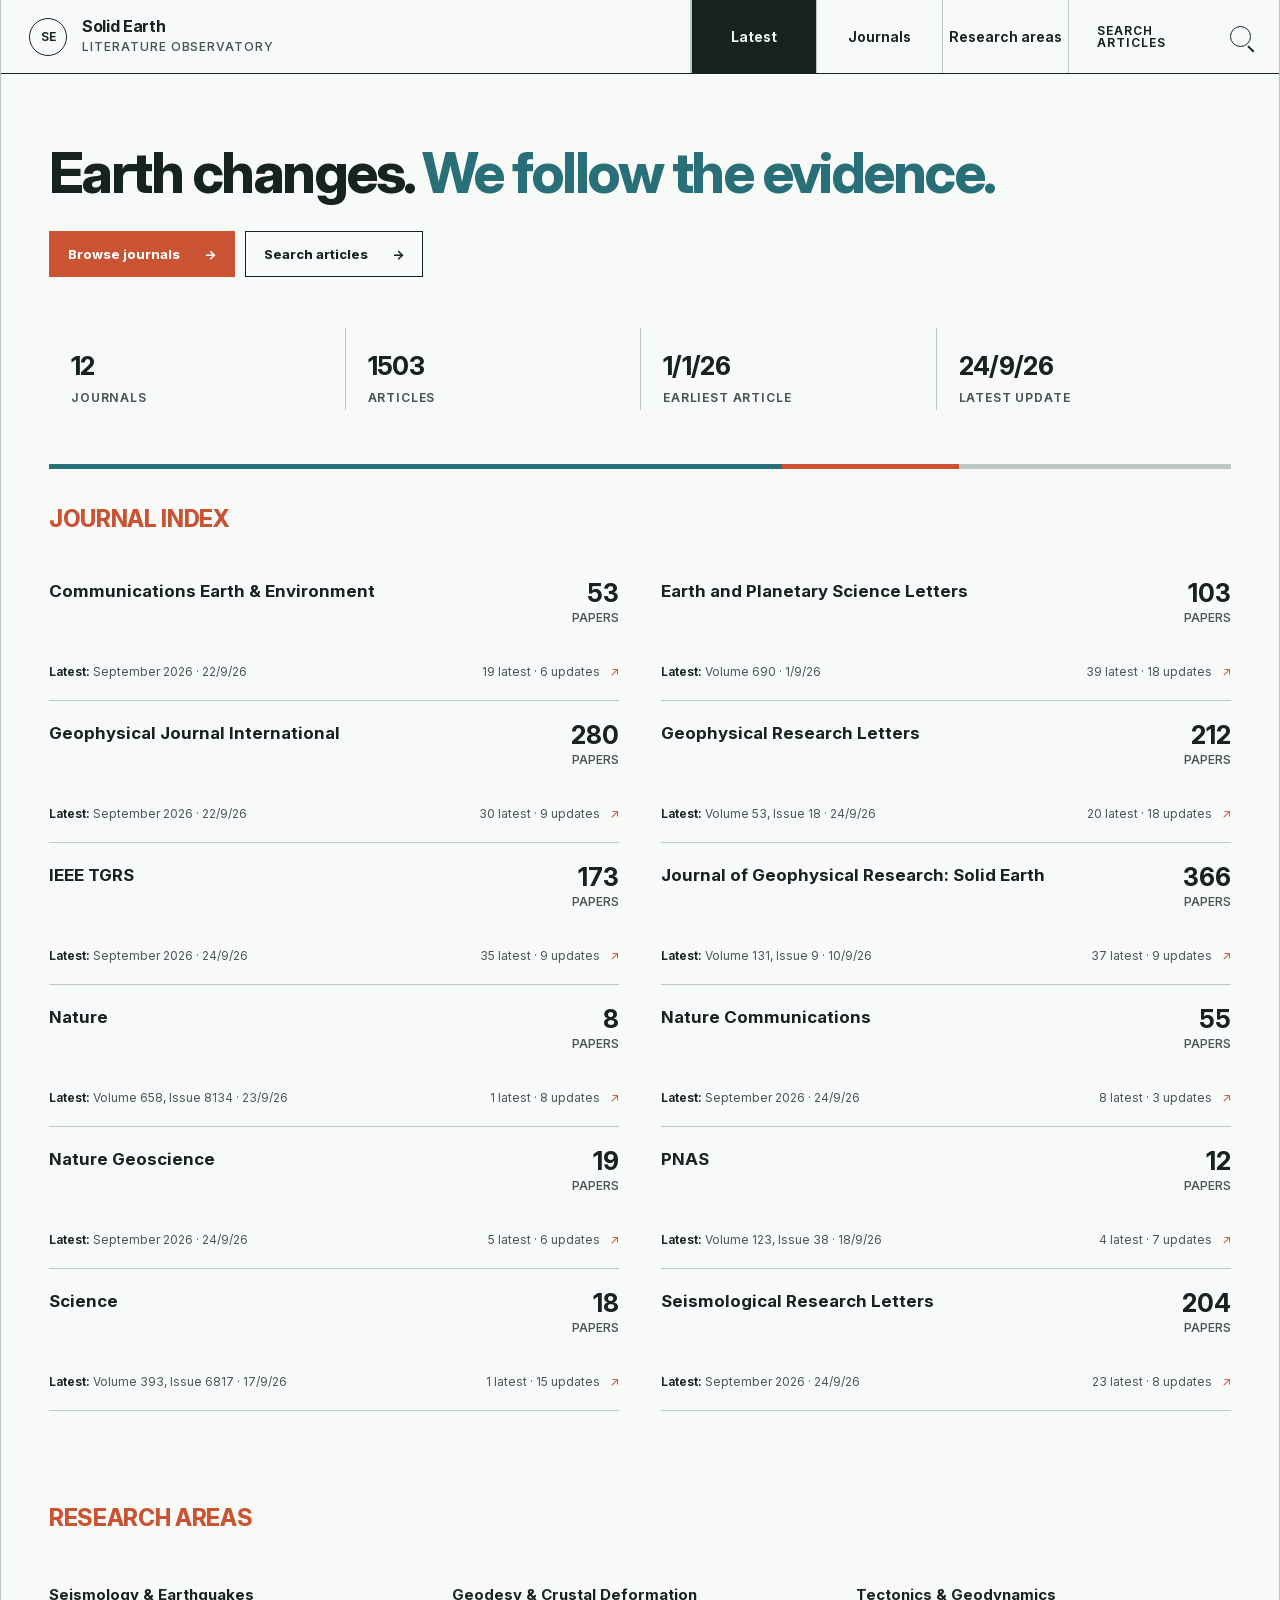
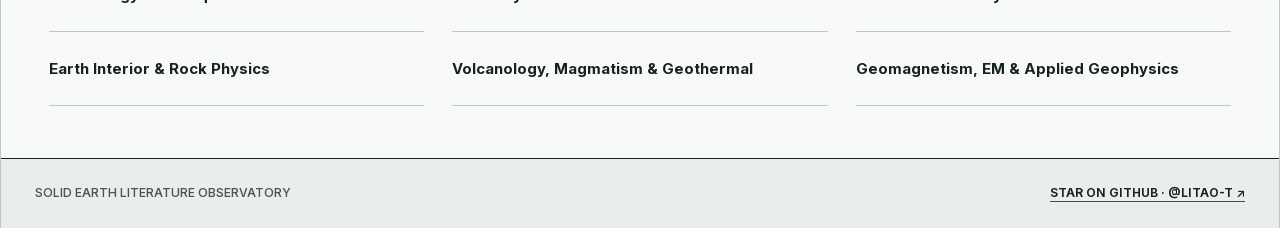
==== commit 89d1349d: "Add abstract dialog with clipboard support" ====
--- a/index.html
+++ b/index.html
@@ -5,7 +5,7 @@
     <meta name="viewport" content="width=device-width, initial-scale=1" />
     <meta name="description" content="A focused literature monitor for Solid Earth research across leading journals." />
     <title>Solid Earth Literature Observatory</title>
-    <link rel="stylesheet" href="assets/styles.css" />
+    <link rel="stylesheet" href="assets/styles.css?v=20261005a" />
   </head>
   <body>
     <a class="skip-link" href="#main-content">Skip to content</a>
@@ -182,7 +182,22 @@
       </footer>
     </div>
 
+    <dialog id="abstract-dialog" class="abstract-dialog" aria-labelledby="abstract-heading">
+      <header class="abstract-dialog-header">
+        <h2 id="abstract-heading">Abstract</h2>
+        <button id="abstract-close" class="abstract-close" type="button" aria-label="Close abstract" autofocus>×</button>
+      </header>
+      <div class="abstract-dialog-content" tabindex="0" role="region" aria-labelledby="abstract-title">
+        <h3 id="abstract-title"></h3>
+        <div id="abstract-body" class="abstract-body"></div>
+      </div>
+      <footer class="abstract-dialog-footer">
+        <button id="abstract-copy" class="action action-primary" type="button">Copy abstract</button>
+        <p id="abstract-copy-status" class="abstract-copy-status" role="status"></p>
+      </footer>
+    </dialog>
+
     <script src="assets/data.js?v=20261001c"></script>
-    <script src="assets/app.js?v=20261001c"></script>
+    <script src="assets/app.js?v=20261005a"></script>
   </body>
 </html>
--- a/assets/styles.css
+++ b/assets/styles.css
@@ -1029,22 +1029,135 @@
   align-content: start;
 }
 
-.article-actions a {
+.article-actions a,
+.article-actions button {
   display: flex;
   min-height: 38px;
   align-items: center;
   justify-content: space-between;
   gap: 12px;
   padding: 0 10px;
+  border: 0;
   border-bottom: 2px solid var(--basalt);
+  border-radius: 0;
+  background: transparent;
+  color: inherit;
   font: 650 12px/1 var(--utility);
   text-decoration: none;
   text-transform: uppercase;
-}
-
-.article-actions a:hover {
+  cursor: pointer;
+}
+
+.article-actions a:hover,
+.article-actions button:hover {
   border-color: var(--fault);
   color: var(--fault);
+}
+
+body.abstract-open {
+  overflow: hidden;
+}
+
+.abstract-dialog {
+  width: min(640px, calc(100% - 32px));
+  max-height: 85vh;
+  max-height: 85dvh;
+  padding: 0;
+  border: 1px solid var(--line-dark);
+  background: var(--paper);
+  color: var(--basalt);
+  box-shadow: 0 24px 80px rgba(23, 35, 31, 0.22);
+  overflow: hidden;
+}
+
+.abstract-dialog[open] {
+  display: flex;
+  flex-direction: column;
+}
+
+.abstract-dialog::backdrop {
+  background: rgba(23, 35, 31, 0.45);
+}
+
+.abstract-dialog-header,
+.abstract-dialog-footer {
+  display: flex;
+  flex: 0 0 auto;
+  align-items: center;
+  gap: 16px;
+  padding: 16px 24px;
+}
+
+.abstract-dialog-header {
+  justify-content: space-between;
+  border-bottom: 1px solid var(--line);
+}
+
+.abstract-dialog-header h2 {
+  margin: 0;
+  color: var(--signal);
+  font: 700 13px/1.4 var(--utility);
+  letter-spacing: 0.08em;
+  text-transform: uppercase;
+}
+
+.abstract-close {
+  display: grid;
+  width: 40px;
+  height: 40px;
+  padding: 0;
+  place-items: center;
+  border: 1px solid var(--line);
+  background: transparent;
+  color: var(--basalt);
+  font-size: 26px;
+  cursor: pointer;
+}
+
+.abstract-close:hover {
+  border-color: var(--fault);
+  color: var(--fault);
+}
+
+.abstract-dialog-content {
+  min-height: 0;
+  padding: 24px;
+  overflow-y: auto;
+  overscroll-behavior: contain;
+  overflow-wrap: anywhere;
+}
+
+.abstract-dialog-content:focus-visible {
+  outline-offset: -3px;
+}
+
+.abstract-dialog-content h3 {
+  margin: 0 0 18px;
+  font: 650 20px/1.4 var(--display);
+}
+
+.abstract-body {
+  color: var(--graphite);
+  font-size: 15px;
+  line-height: 1.75;
+  white-space: pre-wrap;
+  user-select: text;
+}
+
+.abstract-dialog-footer {
+  flex-wrap: wrap;
+  border-top: 1px solid var(--line);
+}
+
+.abstract-copy-status {
+  flex: 1 1 180px;
+  margin: 0;
+  color: var(--graphite);
+  font: 500 12px/1.5 var(--utility);
+}
+
+.abstract-copy-status:empty {
+  display: none;
 }
 
 .empty-state {
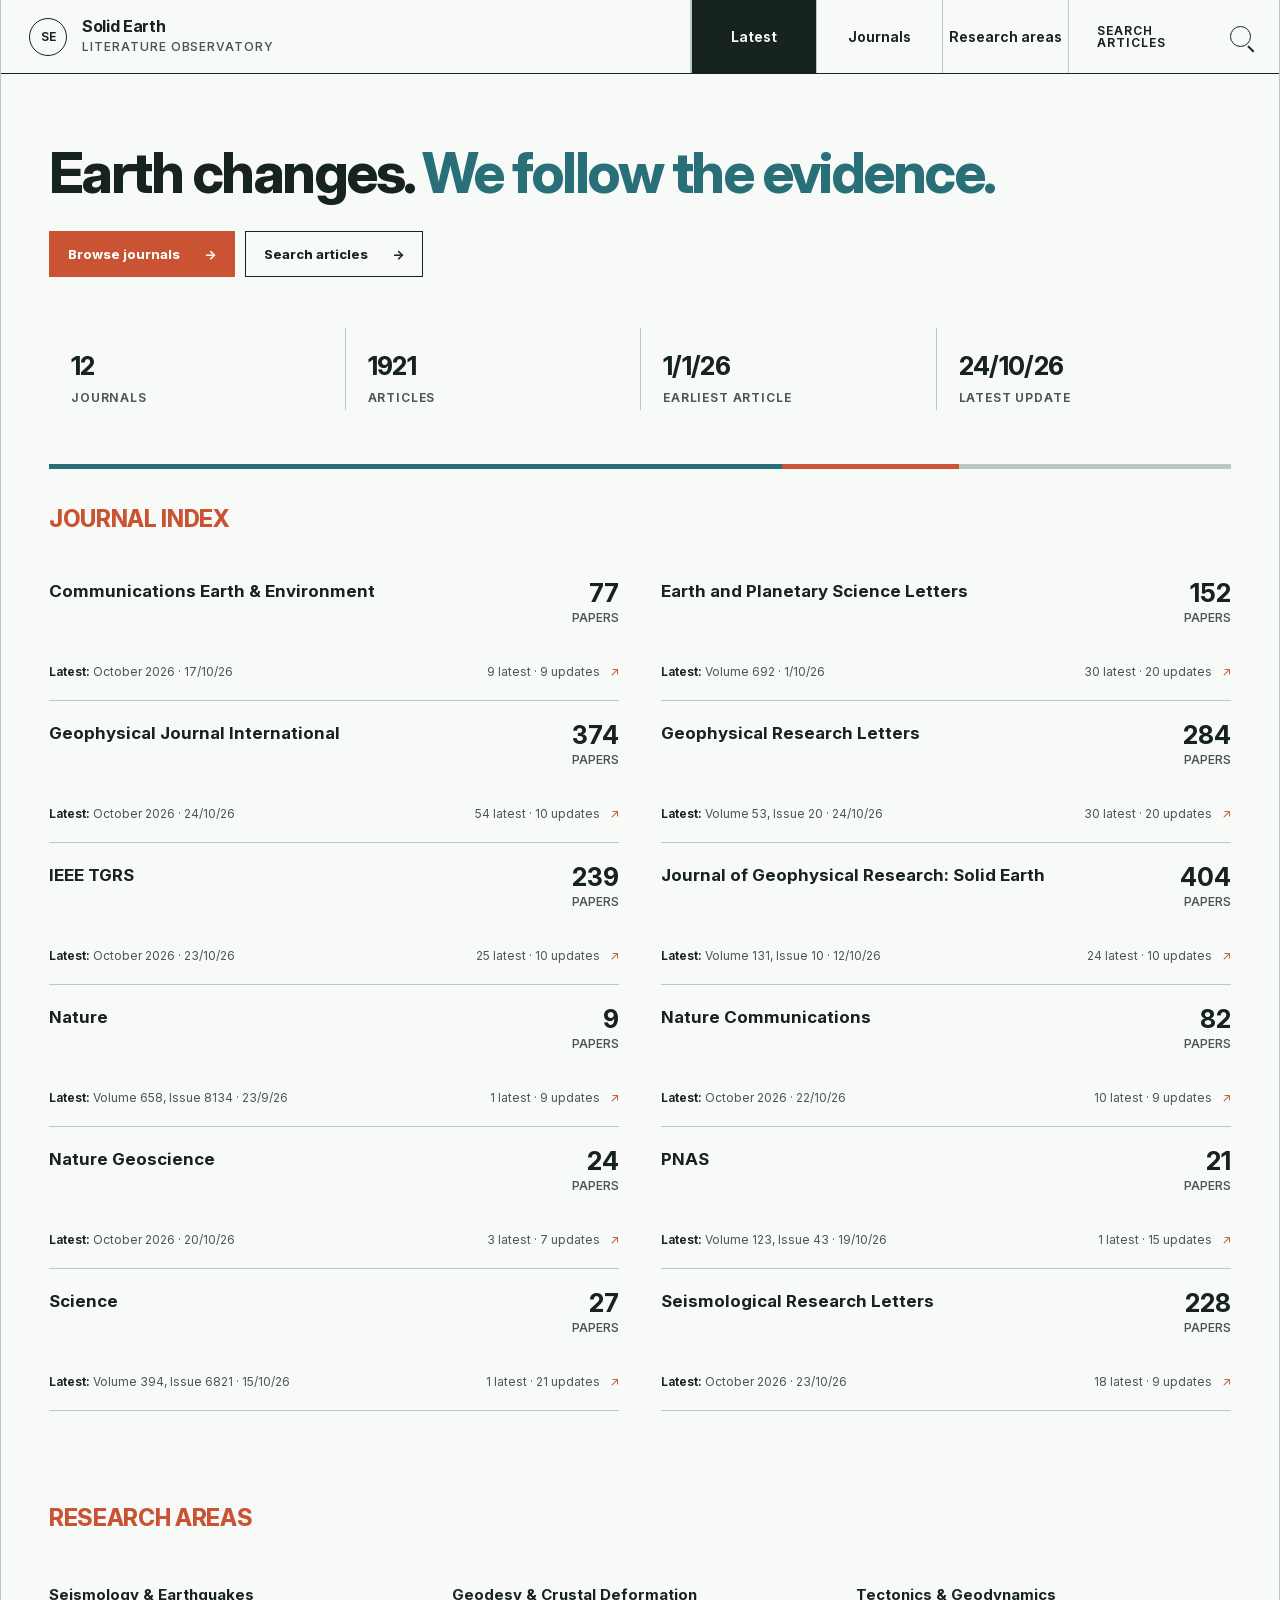
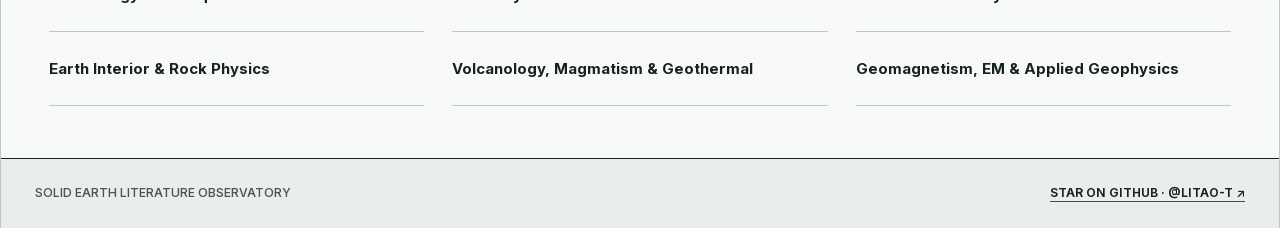
==== commit cd4f6a9b: "Add InSAR favicon to literature site" ====
--- a/index.html
+++ b/index.html
@@ -5,6 +5,8 @@
     <meta name="viewport" content="width=device-width, initial-scale=1" />
     <meta name="description" content="A focused literature monitor for Solid Earth research across leading journals." />
     <title>Solid Earth Literature Observatory</title>
+    <link rel="icon" type="image/png" href="assets/favicon.png" />
+    <link rel="apple-touch-icon" href="assets/apple-touch-icon.png" />
     <link rel="stylesheet" href="assets/styles.css?v=20261005a" />
   </head>
   <body>
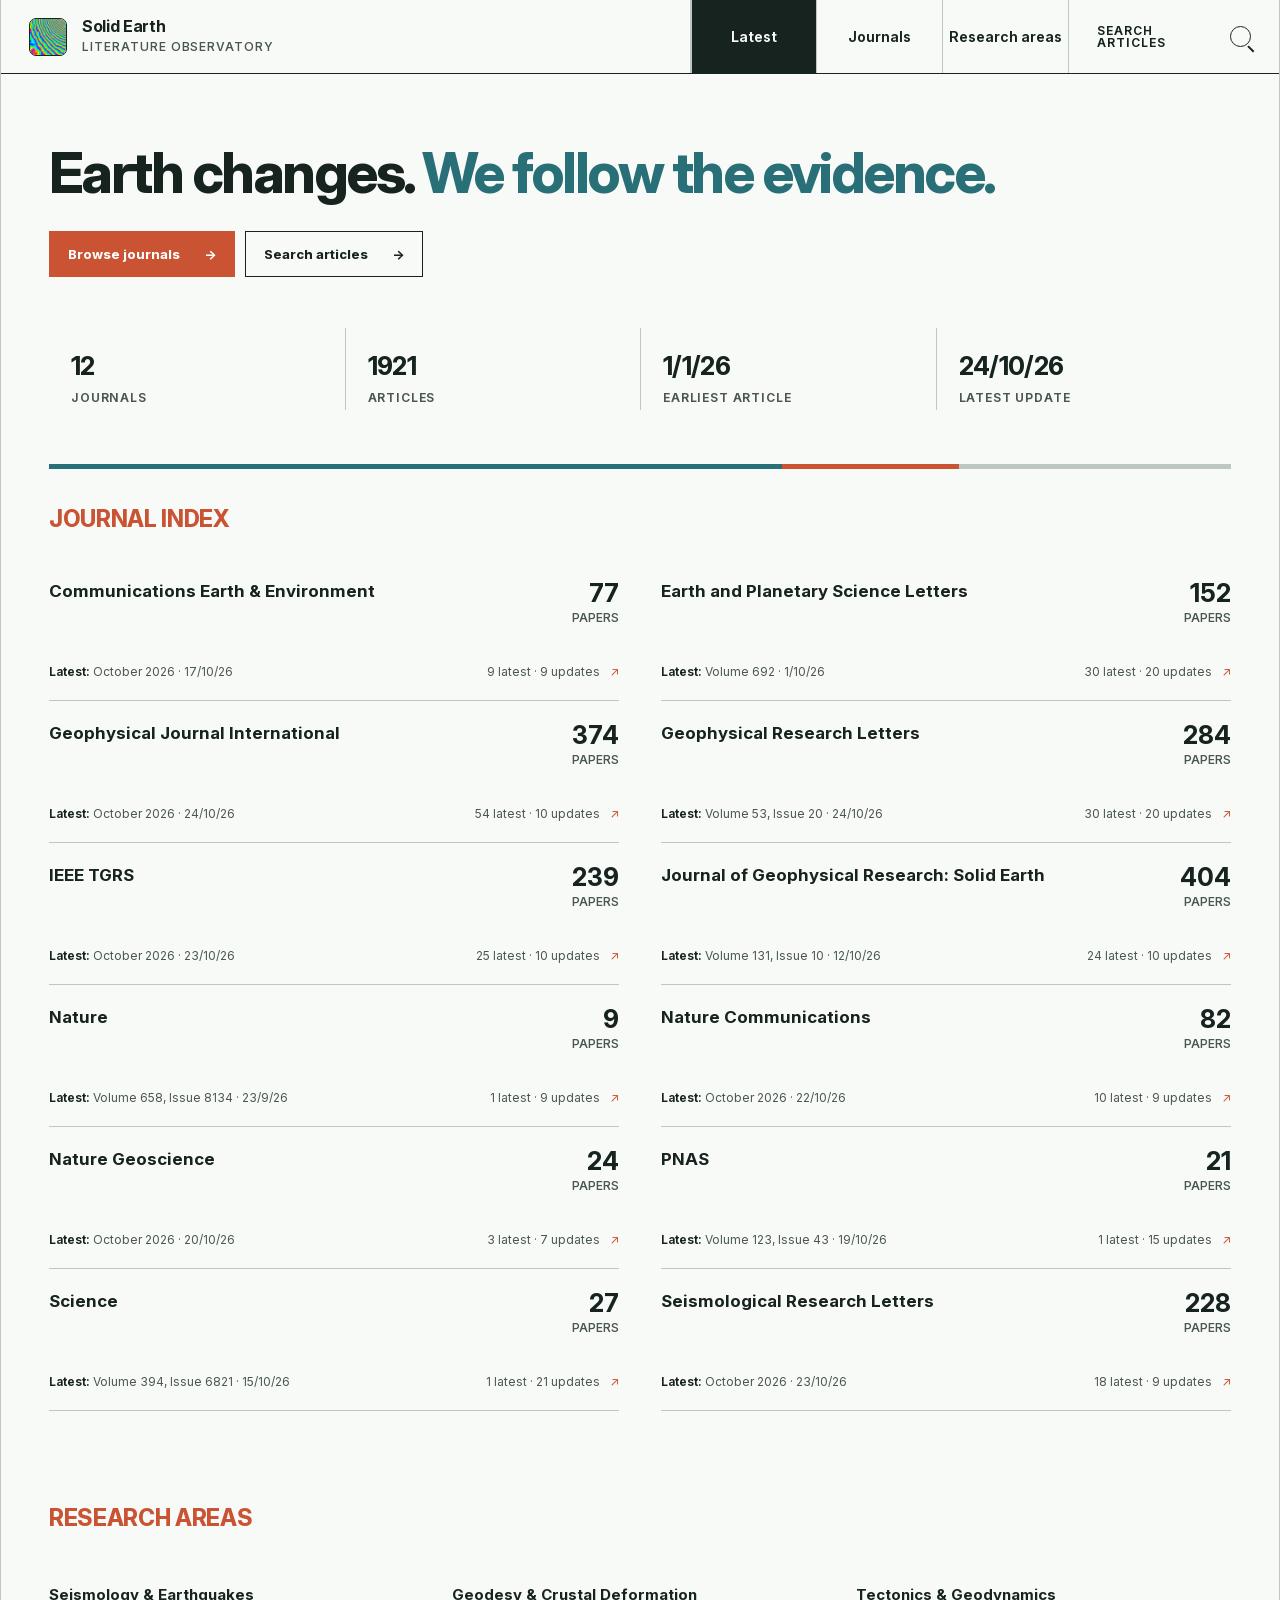
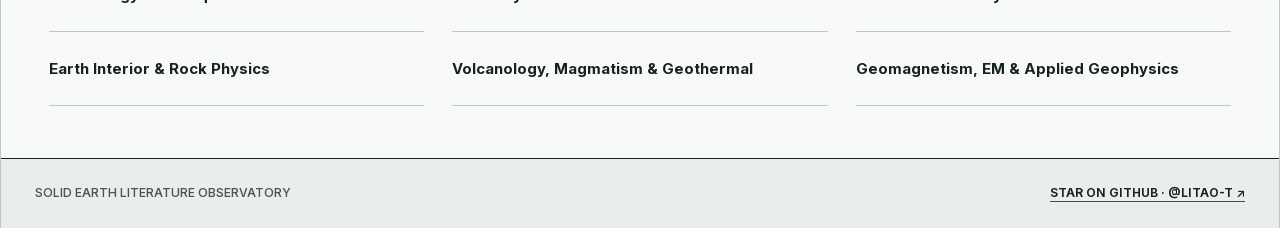
==== commit 367107b6: "Use InSAR icon in site header" ====
--- a/index.html
+++ b/index.html
@@ -7,7 +7,7 @@
     <title>Solid Earth Literature Observatory</title>
     <link rel="icon" type="image/png" href="assets/favicon.png" />
     <link rel="apple-touch-icon" href="assets/apple-touch-icon.png" />
-    <link rel="stylesheet" href="assets/styles.css?v=20261005a" />
+    <link rel="stylesheet" href="assets/styles.css?v=20261029a" />
   </head>
   <body>
     <a class="skip-link" href="#main-content">Skip to content</a>
@@ -15,7 +15,7 @@
     <div class="site-shell">
       <header class="site-header">
         <a class="brand" href="#latest" data-route="#latest" aria-label="Solid Earth Literature Observatory home">
-          <span class="brand-mark" aria-hidden="true">SE</span>
+          <img class="brand-mark" src="assets/favicon.png" alt="" width="38" height="38" />
           <span class="brand-copy">
             <strong>Solid Earth</strong>
             <span>Literature Observatory</span>
--- a/assets/styles.css
+++ b/assets/styles.css
@@ -131,15 +131,13 @@
 }
 
 .brand-mark {
-  position: relative;
-  display: grid;
+  display: block;
   flex: 0 0 auto;
   width: 38px;
   height: 38px;
-  place-items: center;
   border: 1px solid var(--basalt);
-  border-radius: 50%;
-  font: 650 12px/1 var(--utility);
+  border-radius: 7px;
+  object-fit: cover;
 }
 
 .brand-copy strong,
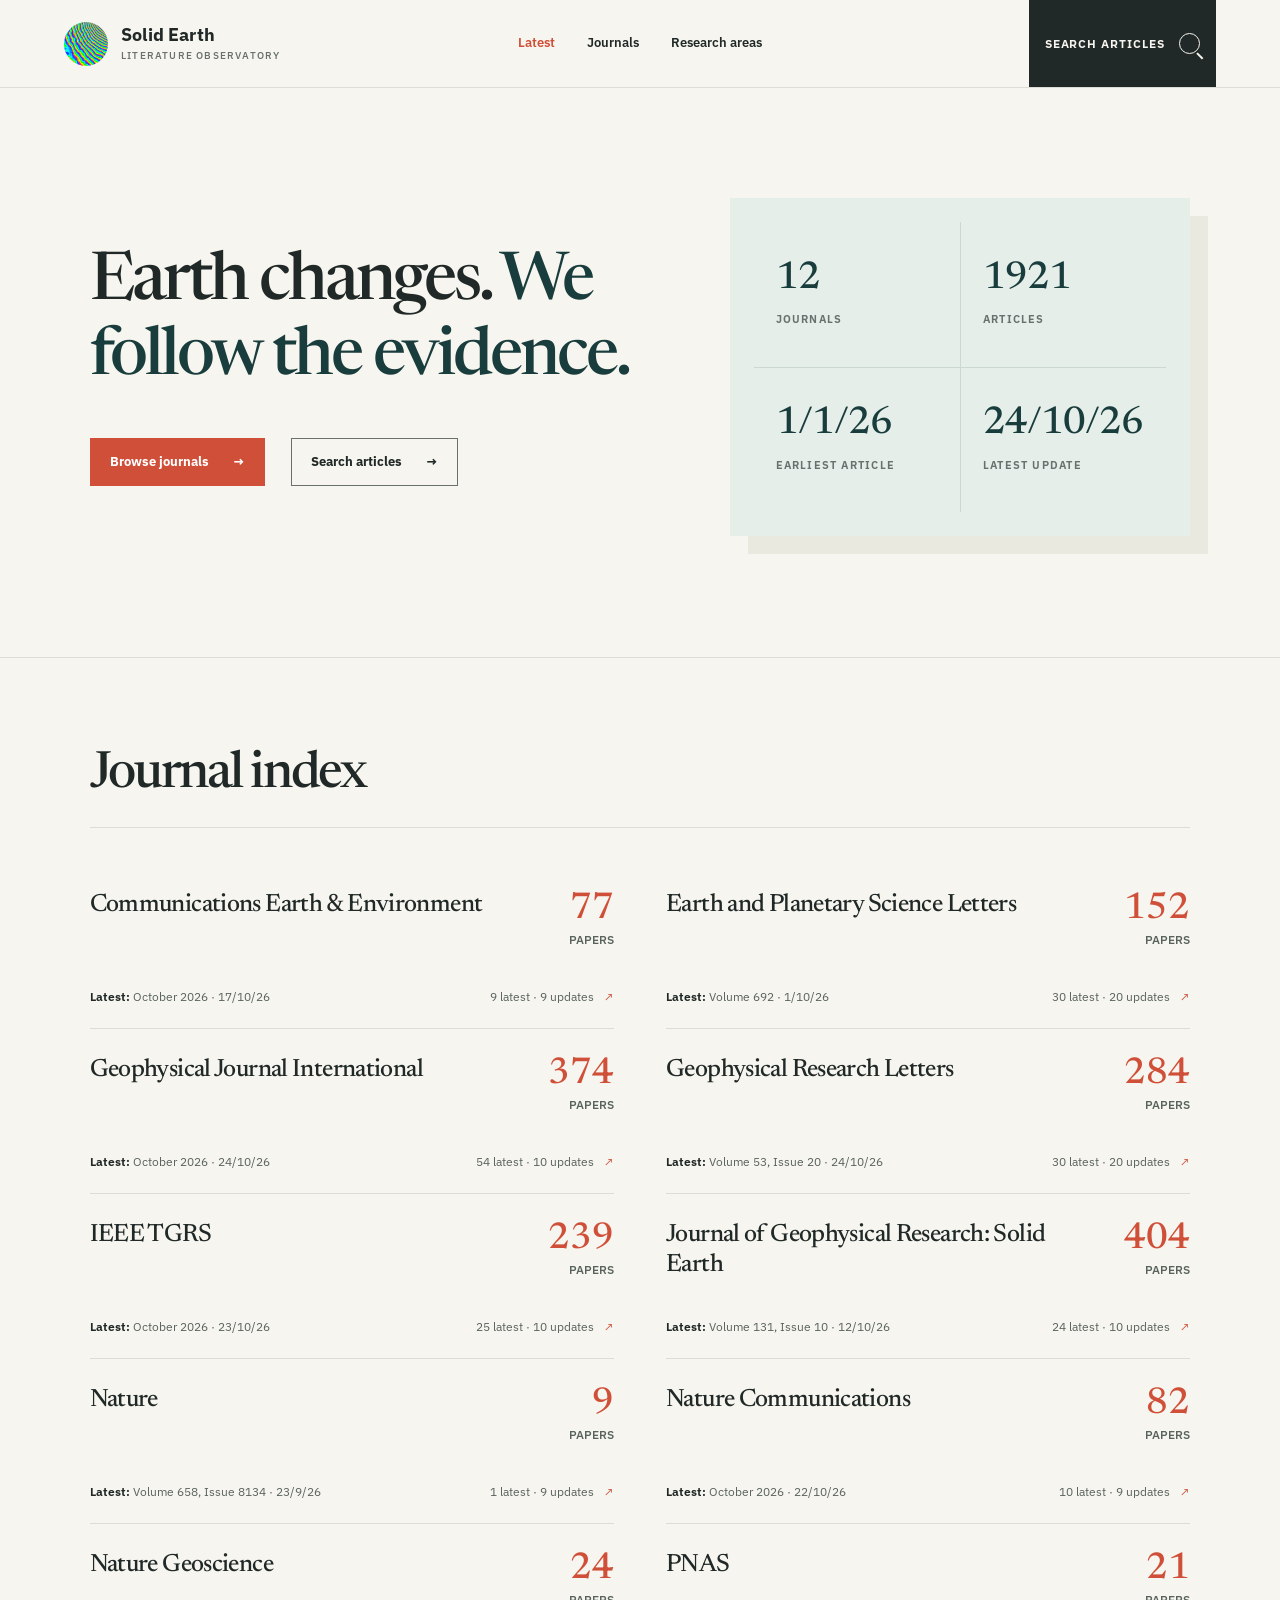
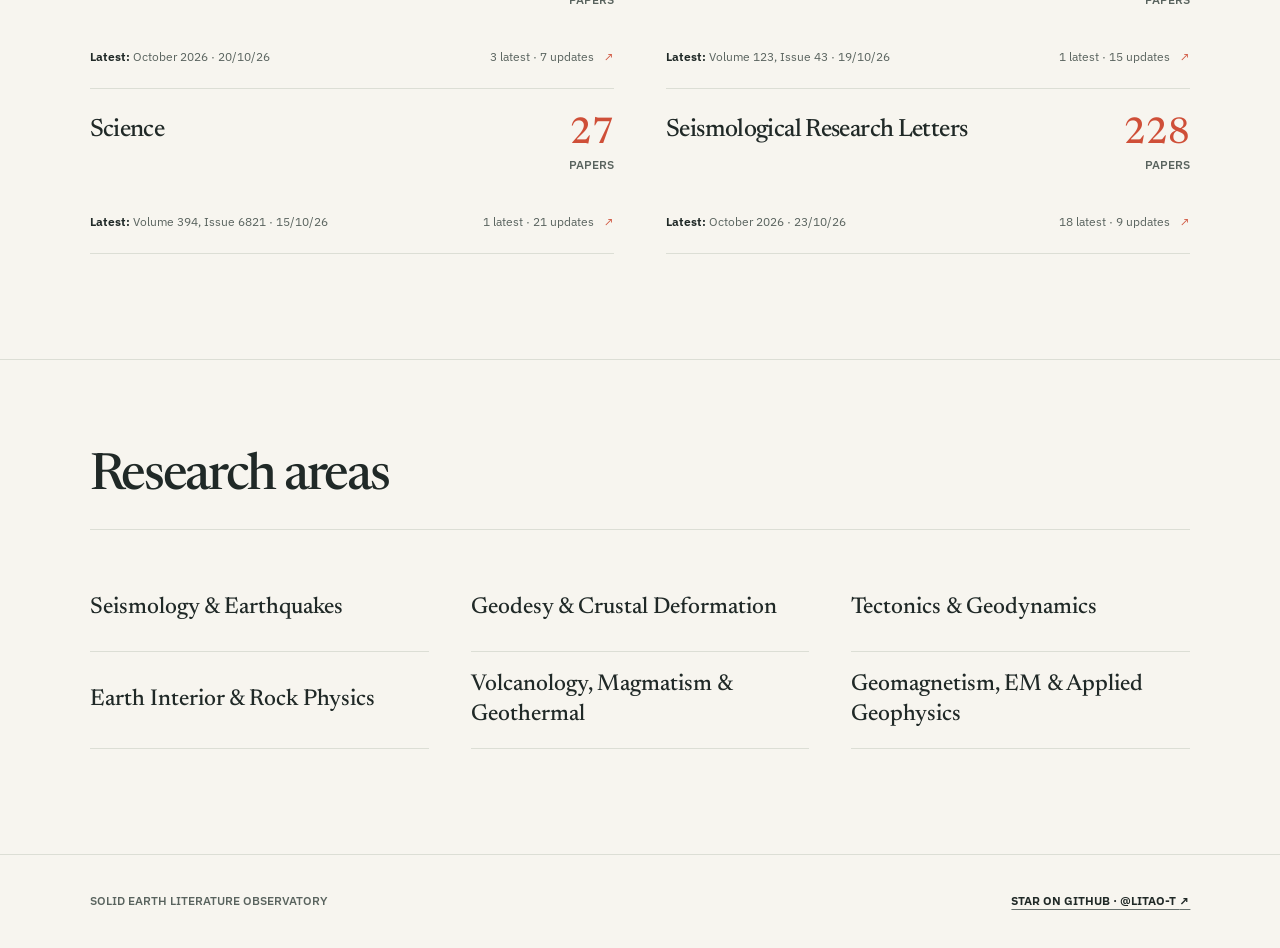
==== commit e5105a30: "Apply reading-notes visual style and Plex typography" ====
--- a/index.html
+++ b/index.html
@@ -7,7 +7,10 @@
     <title>Solid Earth Literature Observatory</title>
     <link rel="icon" type="image/png" href="assets/favicon.png" />
     <link rel="apple-touch-icon" href="assets/apple-touch-icon.png" />
-    <link rel="stylesheet" href="assets/styles.css?v=20261029a" />
+    <link rel="preconnect" href="https://fonts.googleapis.com" />
+    <link rel="preconnect" href="https://fonts.gstatic.com" crossorigin />
+    <link href="https://fonts.googleapis.com/css2?family=IBM+Plex+Sans:wght@400;500;600;700&family=Newsreader:opsz,wght@6..72,400;6..72,500;6..72,600&display=swap" rel="stylesheet" />
+    <link rel="stylesheet" href="assets/styles.css?v=20261029f" />
   </head>
   <body>
     <a class="skip-link" href="#main-content">Skip to content</a>
--- a/assets/styles.css
+++ b/assets/styles.css
@@ -8,22 +8,22 @@
 
 :root {
   color-scheme: light;
-  --mineral: #e9eeeb;
-  --paper: #f8faf8;
-  --paper-deep: #f0f4f1;
-  --basalt: #17231f;
-  --graphite: #4a5751;
-  --muted: #738079;
-  --fault: #c95333;
-  --fault-dark: #a53f24;
-  --signal: #286f77;
-  --signal-soft: #d2e3e2;
-  --sulfur: #d6ad34;
-  --line: #bdc8c2;
-  --line-dark: #43504a;
-  --display: "Inter", ui-sans-serif, system-ui, -apple-system, BlinkMacSystemFont, "Segoe UI", sans-serif;
-  --body: "Inter", ui-sans-serif, system-ui, -apple-system, BlinkMacSystemFont, "Segoe UI", sans-serif;
-  --utility: "Inter", ui-sans-serif, system-ui, -apple-system, BlinkMacSystemFont, "Segoe UI", sans-serif;
+  --mineral: #e9e9df;
+  --paper: #f7f5ef;
+  --paper-deep: #fcfbf7;
+  --basalt: #202927;
+  --graphite: #59635e;
+  --muted: #68716e;
+  --fault: #cf4f38;
+  --fault-dark: #a83f2e;
+  --signal: #193d3c;
+  --signal-soft: #e5eee9;
+  --sulfur: #cf4f38;
+  --line: #dcded5;
+  --line-dark: #68716e;
+  --display: "Newsreader", Georgia, serif;
+  --body: "IBM Plex Sans", "Inter", ui-sans-serif, system-ui, sans-serif;
+  --utility: "IBM Plex Sans", "Inter", ui-sans-serif, system-ui, sans-serif;
 }
 
 * {
@@ -37,12 +37,11 @@
 
 body {
   margin: 0;
-  background:
-    linear-gradient(90deg, transparent 0 47px, rgba(23, 35, 31, 0.07) 48px, transparent 49px),
-    var(--mineral);
+  background: var(--paper);
   color: var(--basalt);
   font-family: var(--body);
   line-height: 1.55;
+  -webkit-font-smoothing: antialiased;
 }
 
 body,
@@ -1552,3 +1551,442 @@
     animation-iteration-count: 1 !important;
   }
 }
+
+/* Reading-notes visual language: warm paper, editorial type, and quiet rules. */
+.site-shell {
+  width: min(1480px, 100%);
+  border-inline: 0;
+}
+
+.site-header {
+  grid-template-columns: minmax(250px, 1fr) auto minmax(165px, 1fr);
+  min-height: 88px;
+  border-bottom-color: var(--line);
+  background: rgba(247, 245, 239, 0.96);
+  backdrop-filter: blur(10px);
+}
+
+.brand {
+  gap: 13px;
+  padding-inline: max(28px, 5vw);
+  border-right: 0;
+}
+
+.brand-mark {
+  width: 44px;
+  height: 44px;
+  border: 0;
+  border-radius: 50%;
+}
+
+.brand-copy strong {
+  font-size: 18px;
+  letter-spacing: 0.01em;
+}
+
+.brand-copy span {
+  color: var(--muted);
+  font-size: 10px;
+  letter-spacing: 0.12em;
+}
+
+.primary-nav {
+  gap: 32px;
+}
+
+.primary-nav a {
+  min-width: auto;
+  border: 0 !important;
+  font-size: 13px;
+  font-weight: 600;
+}
+
+.primary-nav a:hover,
+.primary-nav a[aria-current="page"] {
+  background: transparent;
+  color: var(--fault);
+}
+
+.header-search {
+  justify-self: end;
+  margin-right: max(28px, 5vw);
+  padding: 13px 16px;
+  background: var(--basalt);
+  color: var(--paper);
+  font-size: 12px;
+}
+
+.header-search:hover,
+.header-search[aria-current="page"] {
+  background: var(--signal);
+  color: var(--paper);
+}
+
+.hero {
+  grid-template-columns: minmax(0, 1.1fr) minmax(350px, 0.9fr);
+  gap: clamp(44px, 6vw, 100px);
+  min-height: 570px;
+  align-items: center;
+  padding: 70px max(48px, 7vw) 82px;
+  border-bottom: 1px solid var(--line);
+}
+
+.hero-copy {
+  max-width: 710px;
+}
+
+.hero h1,
+.view-header h1,
+.missing-view h1 {
+  font-weight: 500;
+  letter-spacing: -0.045em;
+  line-height: 1.12;
+}
+
+.hero h1 {
+  margin: 0;
+  font-size: clamp(54px, 5.2vw, 82px);
+  white-space: normal;
+}
+
+.hero h1 span {
+  color: var(--signal);
+}
+
+.hero-actions {
+  gap: 26px;
+  margin-top: 42px;
+}
+
+.action {
+  min-height: 48px;
+  padding-inline: 19px;
+  border-color: var(--line-dark);
+  font-weight: 700;
+  transition: transform 180ms ease, background-color 180ms ease, color 180ms ease;
+}
+
+.action:hover {
+  transform: translateY(-2px);
+}
+
+.action-primary {
+  border-color: var(--fault);
+}
+
+.hero-status {
+  width: 100%;
+  grid-template-columns: repeat(2, minmax(0, 1fr));
+  padding: 24px;
+  background: var(--signal-soft);
+  box-shadow: 18px 18px 0 var(--mineral);
+}
+
+.hero-status div {
+  min-height: 145px;
+  align-content: center;
+  padding: 20px 22px;
+}
+
+.hero-status div + div {
+  border-left: 0;
+}
+
+.hero-status div:nth-child(even) {
+  border-left: 1px solid #cbd9d0;
+}
+
+.hero-status div:nth-child(n + 3) {
+  border-top: 1px solid #cbd9d0;
+}
+
+.hero-status dt {
+  margin-top: 13px;
+  color: var(--muted);
+  font-size: 11px;
+  letter-spacing: 0.11em;
+}
+
+.hero-status dd {
+  color: var(--signal);
+  font: 500 clamp(30px, 3vw, 46px)/1 var(--display);
+}
+
+.journal-section,
+.areas-section,
+.search-view,
+.detail-view,
+.missing-view {
+  padding-inline: max(28px, 7vw);
+}
+
+.journal-section,
+.areas-section {
+  padding-block: 88px 105px;
+}
+
+.journal-section::before,
+.search-header::after {
+  display: none;
+}
+
+.index-heading {
+  margin-bottom: 36px;
+  padding-bottom: 22px;
+  border-bottom: 1px solid var(--line);
+}
+
+.index-heading h2,
+.section-heading h2 {
+  color: var(--basalt);
+  font: 500 clamp(38px, 4vw, 58px)/1.15 var(--display);
+  letter-spacing: -0.045em;
+  text-transform: none;
+}
+
+.journal-directory {
+  column-gap: 52px;
+}
+
+.journal-entry {
+  min-height: 165px;
+  padding-block: 27px 22px;
+}
+
+.journal-entry h3 {
+  font: 500 25px/1.2 var(--display);
+  letter-spacing: -0.025em;
+}
+
+.journal-count {
+  color: var(--fault);
+  font: 500 37px/1 var(--display);
+}
+
+.journal-entry-footer {
+  margin-top: 34px;
+}
+
+.areas-section {
+  border-top: 1px solid var(--line);
+}
+
+.home-area-grid {
+  column-gap: 42px;
+}
+
+.home-area {
+  min-height: 86px;
+}
+
+.home-area strong {
+  font: 500 23px/1.3 var(--display);
+}
+
+.search-view,
+.detail-view {
+  padding-block: 80px 100px;
+}
+
+.view-header {
+  border-bottom-color: var(--line);
+}
+
+.view-header h1,
+.missing-view h1 {
+  max-width: 850px;
+  font-size: clamp(48px, 5vw, 72px);
+}
+
+.overline {
+  color: var(--fault);
+  font-size: 11px;
+  letter-spacing: 0.16em;
+}
+
+.search-input-wrap {
+  border-color: var(--line);
+  background: var(--paper-deep);
+}
+
+.results-toolbar,
+.archive-list {
+  border-color: var(--basalt);
+}
+
+.article-card {
+  gap: 42px;
+  margin-top: 22px;
+  padding: 28px 30px;
+  border: 1px solid var(--line);
+  background: var(--paper-deep);
+  transition: transform 180ms ease, box-shadow 180ms ease;
+}
+
+.article-card:hover {
+  transform: translateY(-3px);
+  box-shadow: 0 14px 30px rgba(32, 41, 39, 0.08);
+}
+
+.article-card:hover::before {
+  display: none;
+}
+
+.article-card h2,
+.article-card h3 {
+  font: 500 clamp(25px, 2.4vw, 34px)/1.22 var(--display);
+  letter-spacing: -0.025em;
+}
+
+.article-tag,
+.source-badge {
+  background: var(--mineral);
+}
+
+.article-tag.journal {
+  background: var(--signal);
+}
+
+.article-actions a,
+.article-actions button {
+  border-bottom-width: 1px;
+}
+
+.archive-section {
+  border-top-color: var(--line);
+}
+
+.archive-item h3 {
+  font: 500 24px/1.25 var(--display);
+}
+
+.site-footer {
+  min-height: 94px;
+  padding-inline: max(28px, 7vw);
+  border-top-color: var(--line);
+  background: var(--paper);
+}
+
+@media (max-width: 1080px) {
+  .site-header {
+    grid-template-columns: minmax(200px, 1fr) auto minmax(135px, 1fr);
+  }
+
+  .primary-nav {
+    gap: 18px;
+  }
+
+  .hero {
+    grid-template-columns: 1fr;
+    gap: 52px;
+  }
+
+  .hero-status {
+    max-width: 650px;
+  }
+}
+
+@media (max-width: 760px) {
+  .site-header {
+    grid-template-columns: 1fr auto;
+    min-height: 72px;
+  }
+
+  .primary-nav {
+    display: none;
+  }
+
+  .brand {
+    padding-inline: 20px;
+  }
+
+  .header-search {
+    margin-right: 20px;
+    padding: 11px 14px;
+  }
+}
+
+@media (max-width: 600px) {
+  .site-header {
+    grid-template-columns: 1fr auto;
+    min-height: 72px;
+  }
+
+  .brand {
+    padding-inline: 20px;
+  }
+
+  .brand-mark {
+    width: 38px;
+    height: 38px;
+  }
+
+  .header-search {
+    margin-right: 20px;
+    padding: 11px;
+  }
+
+  .hero {
+    padding: 62px 22px 70px;
+  }
+
+  .hero h1 {
+    font-size: clamp(48px, 11vw, 62px);
+  }
+
+  .hero-actions {
+    gap: 12px;
+    margin-top: 34px;
+  }
+
+  .hero-status {
+    padding: 10px;
+    box-shadow: 10px 10px 0 var(--mineral);
+  }
+
+  .hero-status div {
+    min-height: 105px;
+    padding: 12px;
+  }
+
+  .hero-status dd {
+    font-size: clamp(24px, 7vw, 35px);
+  }
+
+  .journal-section,
+  .areas-section,
+  .search-view,
+  .detail-view,
+  .missing-view {
+    padding: 62px 22px 75px;
+  }
+
+  .index-heading h2,
+  .section-heading h2 {
+    font-size: 40px;
+  }
+
+  .journal-entry h3 {
+    font-size: 24px;
+  }
+
+  .article-card {
+    margin-top: 14px;
+    padding: 22px 18px;
+  }
+
+  .article-card h2,
+  .article-card h3 {
+    font-size: 27px;
+  }
+
+  .view-header h1,
+  .missing-view h1 {
+    font-size: 46px;
+  }
+
+  .search-header > p {
+    max-width: 100%;
+    white-space: normal;
+  }
+}
